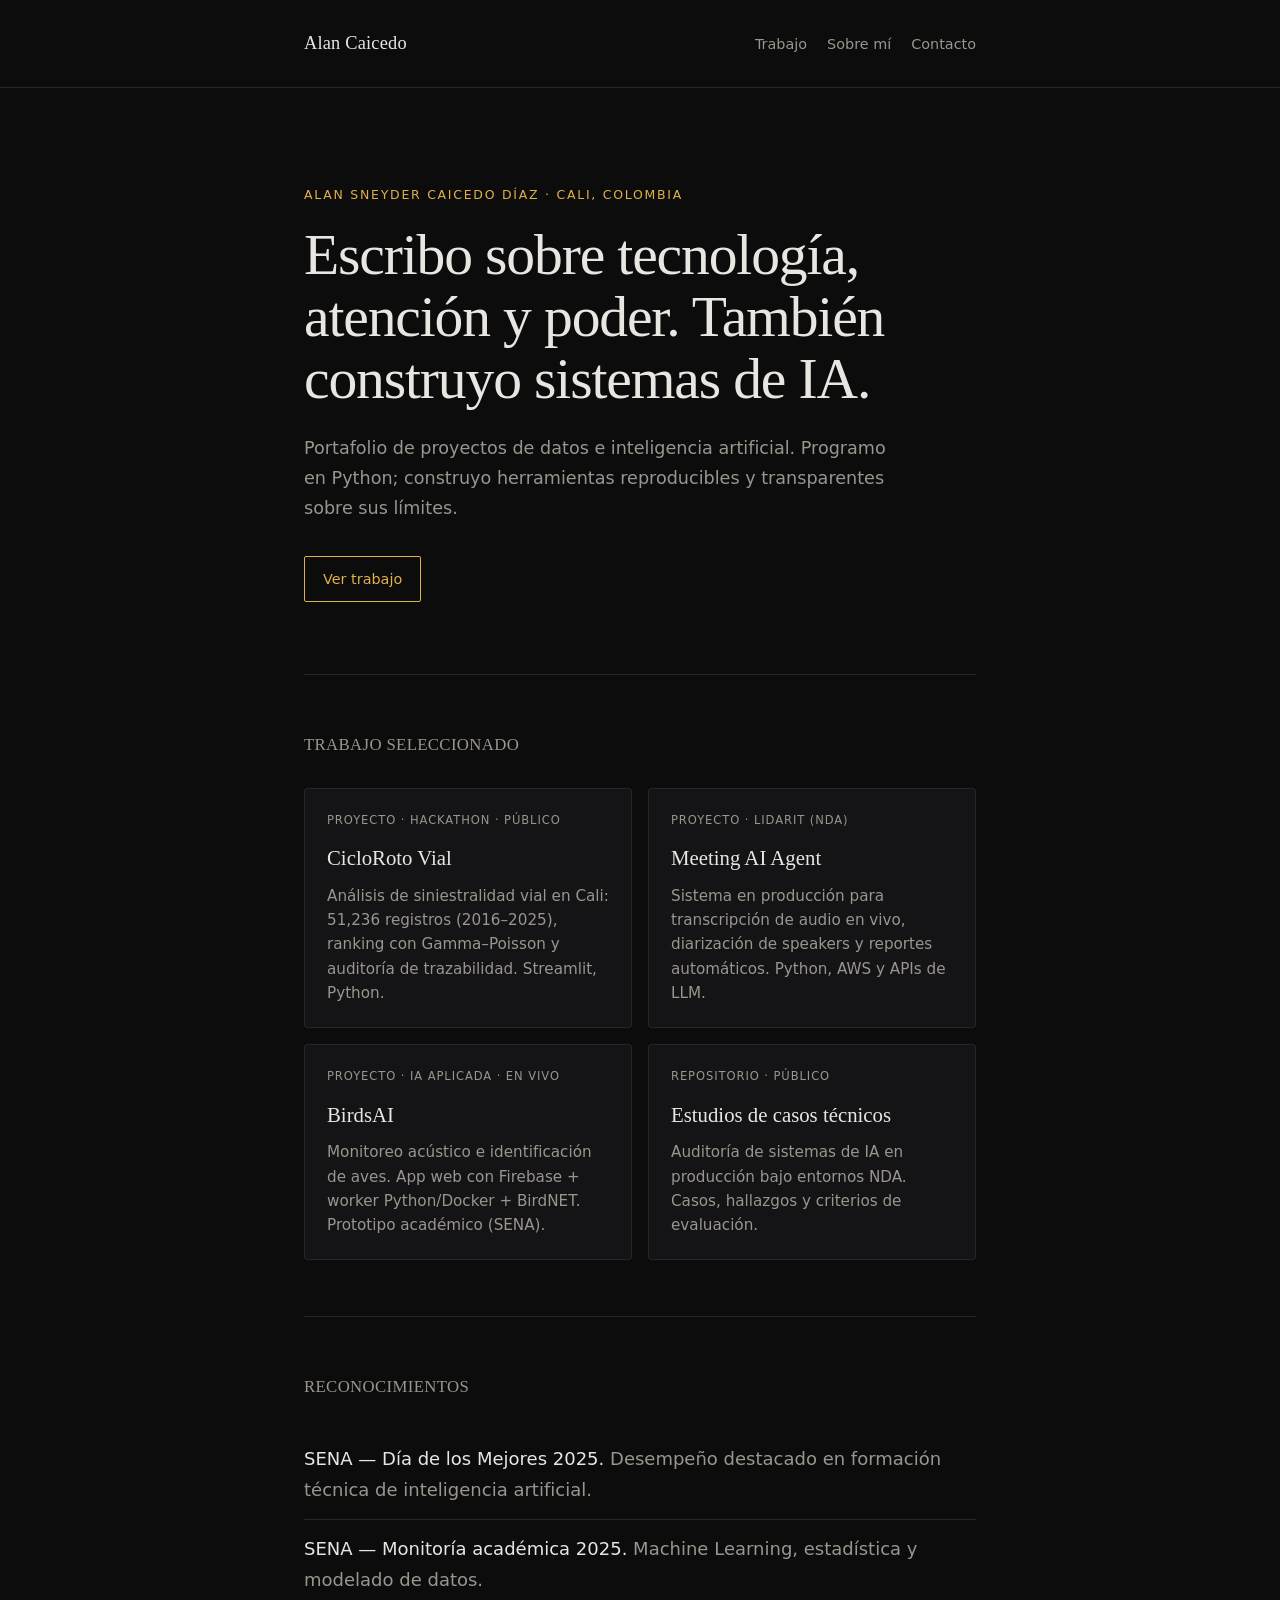
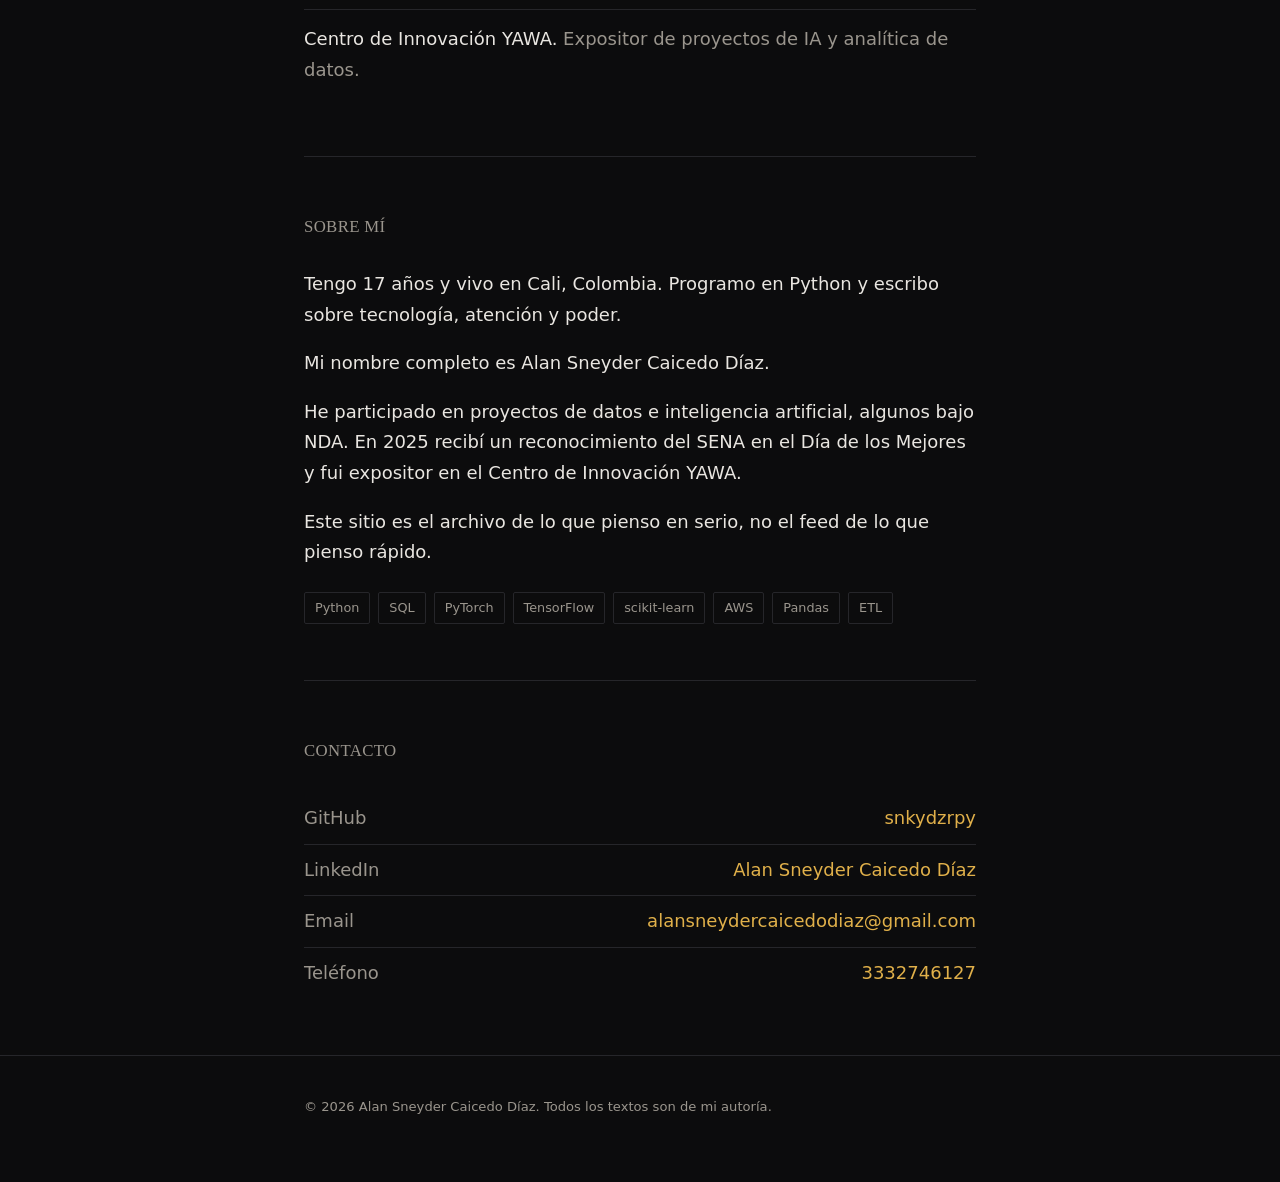
==== index.html @ a120a679 "Portafolio profesional v1: proyectos, contacto, descargable" ====
<!DOCTYPE html>
<html lang="es">
<head>
  <meta charset="UTF-8">
  <meta name="viewport" content="width=device-width, initial-scale=1.0">
  <title>Alan Caicedo — Portafolio profesional</title>
  <meta name="description" content="Portafolio profesional de Alan Sneyder Caicedo Díaz: proyectos de datos e inteligencia artificial, código y sistemas en producción.">
  <meta property="og:title" content="Alan Caicedo — Ensayos y proyectos">
  <meta property="og:description" content="Ensayos sobre tecnología, atención y poder. Proyectos de datos e inteligencia artificial.">
  <meta property="og:type" content="website">
  <meta property="og:site_name" content="Alan Caicedo — Portafolio profesional">
  <link rel="stylesheet" href="styles.css">
</head>
<body>

  <header class="site">
    <div class="wrap">
      <a class="brand" href="index.html">Alan Caicedo</a>
      <nav>
        <a href="#trabajo">Trabajo</a>
        <a href="#sobre">Sobre mí</a>
        <a href="#contacto">Contacto</a>
      </nav>
    </div>
  </header>

  <main class="wrap">

    <section class="hero" style="border-top: none;">
      <p class="kicker">Alan Sneyder Caicedo Díaz · Cali, Colombia</p>
      <h1>Escribo sobre tecnología, atención y poder. También construyo sistemas de IA.</h1>
      <p class="lede">Portafolio de proyectos de datos e inteligencia artificial. Programo en Python; construyo herramientas reproducibles y transparentes sobre sus límites.</p>
      <a class="cta" href="#trabajo">Ver trabajo</a>
    </section>

    <section id="trabajo">
      <h2>Trabajo seleccionado</h2>

      <div class="work-grid">

        <a class="work-card" href="https://github.com/snkydzrpy/ciclorotocali">
          <div class="meta">Proyecto · Hackathon · Público</div>
          <h3>CicloRoto Vial</h3>
          <p>Análisis de siniestralidad vial en Cali: 51,236 registros (2016–2025), ranking con Gamma–Poisson y auditoría de trazabilidad. Streamlit, Python.</p>
        </a>



        <article class="work-card">
          <div class="meta">Proyecto · Lidarit (NDA)</div>
          <h3>Meeting AI Agent</h3>
          <p>Sistema en producción para transcripción de audio en vivo, diarización de speakers y reportes automáticos. Python, AWS y APIs de LLM.</p>
        </article>

        <a class="work-card" href="https://birds-ai-cali.web.app/">
          <div class="meta">Proyecto · IA aplicada · En vivo</div>
          <h3>BirdsAI</h3>
          <p>Monitoreo acústico e identificación de aves. App web con Firebase + worker Python/Docker + BirdNET. Prototipo académico (SENA).</p>
        </a>

        <a class="work-card" href="https://github.com/snkydzrpy/Estudios-de-casos-tecnicos-e-informes-de-auditoria-de-sistemas-de-IA-en-produccion-bajo-entornos-NDA">
          <div class="meta">Repositorio · Público</div>
          <h3>Estudios de casos técnicos</h3>
          <p>Auditoría de sistemas de IA en producción bajo entornos NDA. Casos, hallazgos y criterios de evaluación.</p>
        </a>

      </div>
    </section>


    <section id="reconocimientos">
      <h2>Reconocimientos</h2>
      <ul class="awards">
        <li><strong>SENA — Día de los Mejores 2025.</strong> Desempeño destacado en formación técnica de inteligencia artificial.</li>
        <li><strong>SENA — Monitoría académica 2025.</strong> Machine Learning, estadística y modelado de datos.</li>
        <li><strong>Centro de Innovación YAWA.</strong> Expositor de proyectos de IA y analítica de datos.</li>
      </ul>
    </section>

    <section id="sobre" class="about">
      <h2>Sobre mí</h2>
      <p>Tengo 17 años y vivo en Cali, Colombia. Programo en Python y escribo sobre tecnología, atención y poder.</p>
      <p>Mi nombre completo es Alan Sneyder Caicedo Díaz.</p>
      <p>He participado en proyectos de datos e inteligencia artificial, algunos bajo NDA. En 2025 recibí un reconocimiento del SENA en el Día de los Mejores y fui expositor en el Centro de Innovación YAWA.</p>
      <p>Este sitio es el archivo de lo que pienso en serio, no el feed de lo que pienso rápido.</p>

      <ul class="skills">
        <li>Python</li>
        <li>SQL</li>
        <li>PyTorch</li>
        <li>TensorFlow</li>
        <li>scikit-learn</li>
        <li>AWS</li>
        <li>Pandas</li>
        <li>ETL</li>
      </ul>
    </section>

    <section id="contacto">
      <h2>Contacto</h2>
      <ul class="links">
        <li><span>GitHub</span><a href="https://github.com/snkydzrpy">snkydzrpy</a></li>
        <li><span>LinkedIn</span><a href="https://www.linkedin.com/in/alan-sneyder-caicedo-diaz/">Alan Sneyder Caicedo Díaz</a></li>
        <li><span>Email</span><a href="mailto:alansneydercaicedodiaz@gmail.com">alansneydercaicedodiaz@gmail.com</a></li>
        <li><span>Teléfono</span><a href="tel:+573332746127">3332746127</a></li>
      </ul>
    </section>

  </main>

  <footer class="site">
    <div class="wrap">
      © 2026 Alan Sneyder Caicedo Díaz. Todos los textos son de mi autoría.
    </div>
  </footer>

</body>
</html>
---- styles.css ----
:root {
  --bg: #0c0c0d;
  --surface: #141416;
  --text: #e9e6e1;
  --muted: #9a958d;
  --accent: #e0b04a;
  --line: #26262a;
}

* {
  box-sizing: border-box;
}

html {
  scroll-behavior: smooth;
}

body {
  margin: 0;
  background: var(--bg);
  color: var(--text);
  font-family: ui-sans-serif, system-ui, -apple-system, "Segoe UI", Roboto, Helvetica, Arial, sans-serif;
  font-size: 18px;
  line-height: 1.7;
  -webkit-font-smoothing: antialiased;
}

::selection {
  background: var(--accent);
  color: #0c0c0d;
}

a {
  color: var(--accent);
  text-decoration: none;
  text-underline-offset: 3px;
}

a:hover {
  text-decoration: underline;
}

.wrap {
  width: 100%;
  max-width: 720px;
  margin: 0 auto;
  padding: 0 24px;
}

header.site {
  padding: 28px 0;
  border-bottom: 1px solid var(--line);
}

header.site .wrap {
  display: flex;
  align-items: baseline;
  justify-content: space-between;
  gap: 16px;
  flex-wrap: wrap;
}

.brand {
  font-family: Georgia, "Times New Roman", serif;
  font-size: 1.15rem;
  letter-spacing: 0.01em;
  color: var(--text);
}

nav {
  display: flex;
  gap: 20px;
  font-size: 0.9rem;
}

nav a {
  color: var(--muted);
}

nav a:hover {
  color: var(--text);
}

.hero {
  padding: 96px 0 72px;
}

.hero .kicker {
  color: var(--accent);
  font-size: 0.78rem;
  letter-spacing: 0.14em;
  text-transform: uppercase;
  margin: 0 0 18px;
}

.hero h1 {
  font-family: Georgia, "Times New Roman", serif;
  font-weight: 400;
  font-size: clamp(2.2rem, 6vw, 3.6rem);
  line-height: 1.08;
  letter-spacing: -0.02em;
  margin: 0 0 24px;
}

.hero p.lede {
  color: var(--muted);
  font-size: 1.1rem;
  max-width: 34em;
  margin: 0 0 32px;
}

.cta {
  display: inline-block;
  border: 1px solid var(--accent);
  color: var(--accent);
  padding: 10px 18px;
  font-size: 0.9rem;
  border-radius: 2px;
}

.cta:hover {
  background: var(--accent);
  color: #0c0c0d;
  text-decoration: none;
}

.cta.secondary {
  border-color: var(--line);
  color: var(--muted);
  margin-left: 10px;
}

.cta.secondary:hover {
  border-color: var(--text);
  background: transparent;
  color: var(--text);
}

section {
  padding: 56px 0;
  border-top: 1px solid var(--line);
}

section h2 {
  font-family: Georgia, "Times New Roman", serif;
  font-weight: 400;
  font-size: 1.05rem;
  letter-spacing: 0.02em;
  color: var(--muted);
  text-transform: uppercase;
  margin: 0 0 28px;
}

/* Work grid */

.work-grid {
  display: grid;
  grid-template-columns: 1fr 1fr;
  gap: 16px;
}

.work-card {
  display: block;
  padding: 22px;
  border: 1px solid var(--line);
  border-radius: 3px;
  background: var(--surface);
  transition: border-color 0.2s ease, transform 0.2s ease;
}

.work-card:hover {
  border-color: var(--accent);
  text-decoration: none;
  transform: translateY(-2px);
}

.work-card .meta {
  color: var(--muted);
  font-size: 0.72rem;
  letter-spacing: 0.08em;
  text-transform: uppercase;
  margin-bottom: 10px;
}

.work-card h3 {
  font-family: Georgia, "Times New Roman", serif;
  font-weight: 400;
  font-size: 1.3rem;
  margin: 0 0 8px;
  color: var(--text);
}

.work-card p {
  margin: 0;
  color: var(--muted);
  font-size: 0.95rem;
  line-height: 1.6;
}

/* Awards */

.awards {
  list-style: none;
  padding: 0;
  margin: 0;
}

.awards li {
  padding: 14px 0;
  border-bottom: 1px solid var(--line);
  color: var(--muted);
}

.awards li:last-child {
  border-bottom: none;
}

.awards strong {
  color: var(--text);
  font-weight: 500;
}

/* Skills */

.skills {
  list-style: none;
  padding: 0;
  margin: 24px 0 0;
  display: flex;
  flex-wrap: wrap;
  gap: 8px;
}

.skills li {
  border: 1px solid var(--line);
  color: var(--muted);
  font-size: 0.8rem;
  padding: 4px 10px;
  border-radius: 2px;
}

.essay-item {
  display: block;
  padding: 20px 0;
  border-bottom: 1px solid var(--line);
}

.essay-item:last-child {
  border-bottom: none;
}

.essay-item .meta {
  color: var(--muted);
  font-size: 0.82rem;
  letter-spacing: 0.04em;
  text-transform: uppercase;
  margin-bottom: 8px;
}

.essay-item h3 {
  font-family: Georgia, "Times New Roman", serif;
  font-weight: 400;
  font-size: 1.5rem;
  margin: 0 0 6px;
  color: var(--text);
}

.essay-item p {
  margin: 0;
  color: var(--muted);
}

.about p {
  margin: 0 0 18px;
}

.about p:last-child {
  margin-bottom: 0;
}

.links {
  list-style: none;
  padding: 0;
  margin: 0;
}

.links li {
  padding: 10px 0;
  border-bottom: 1px solid var(--line);
  display: flex;
  justify-content: space-between;
  gap: 16px;
}

.links li:last-child {
  border-bottom: none;
}

.links span {
  color: var(--muted);
}

footer.site {
  padding: 40px 0 64px;
  border-top: 1px solid var(--line);
  color: var(--muted);
  font-size: 0.82rem;
}

/* Article */

article {
  padding: 72px 0 24px;
}

article .back {
  font-size: 0.85rem;
  color: var(--muted);
  display: inline-block;
  margin-bottom: 40px;
}

article h1 {
  font-family: Georgia, "Times New Roman", serif;
  font-weight: 400;
  font-size: clamp(2rem, 5vw, 3rem);
  line-height: 1.12;
  letter-spacing: -0.02em;
  margin: 0 0 12px;
}

article .subtitle {
  font-family: Georgia, "Times New Roman", serif;
  font-style: italic;
  font-size: 1.25rem;
  color: var(--muted);
  margin: 0 0 28px;
}

article .byline {
  font-size: 0.82rem;
  color: var(--muted);
  letter-spacing: 0.04em;
  text-transform: uppercase;
  padding-bottom: 28px;
  border-bottom: 1px solid var(--line);
  margin-bottom: 40px;
}

article h2 {
  font-family: Georgia, "Times New Roman", serif;
  font-weight: 400;
  font-size: 1.6rem;
  margin: 48px 0 16px;
}

article h2:first-of-type {
  margin-top: 0;
}

article p {
  margin: 0 0 22px;
}

article strong {
  color: #fff;
}

article blockquote {
  margin: 28px 0;
  padding-left: 20px;
  border-left: 2px solid var(--accent);
  color: var(--muted);
  font-style: italic;
}

article ul {
  padding-left: 22px;
  margin: 0 0 22px;
}

article li {
  margin-bottom: 12px;
}

article hr {
  border: none;
  border-top: 1px solid var(--line);
  margin: 48px 0;
}

article .refs {
  font-size: 0.92rem;
  color: var(--muted);
}

article .refs li {
  margin-bottom: 10px;
}

@media (max-width: 520px) {
  body {
    font-size: 17px;
  }

  .hero {
    padding: 64px 0 48px;
  }

  nav {
    gap: 14px;
  }

  .work-grid {
    grid-template-columns: 1fr;
  }

  .cta.secondary {
    margin-left: 0;
    margin-top: 10px;
  }
}
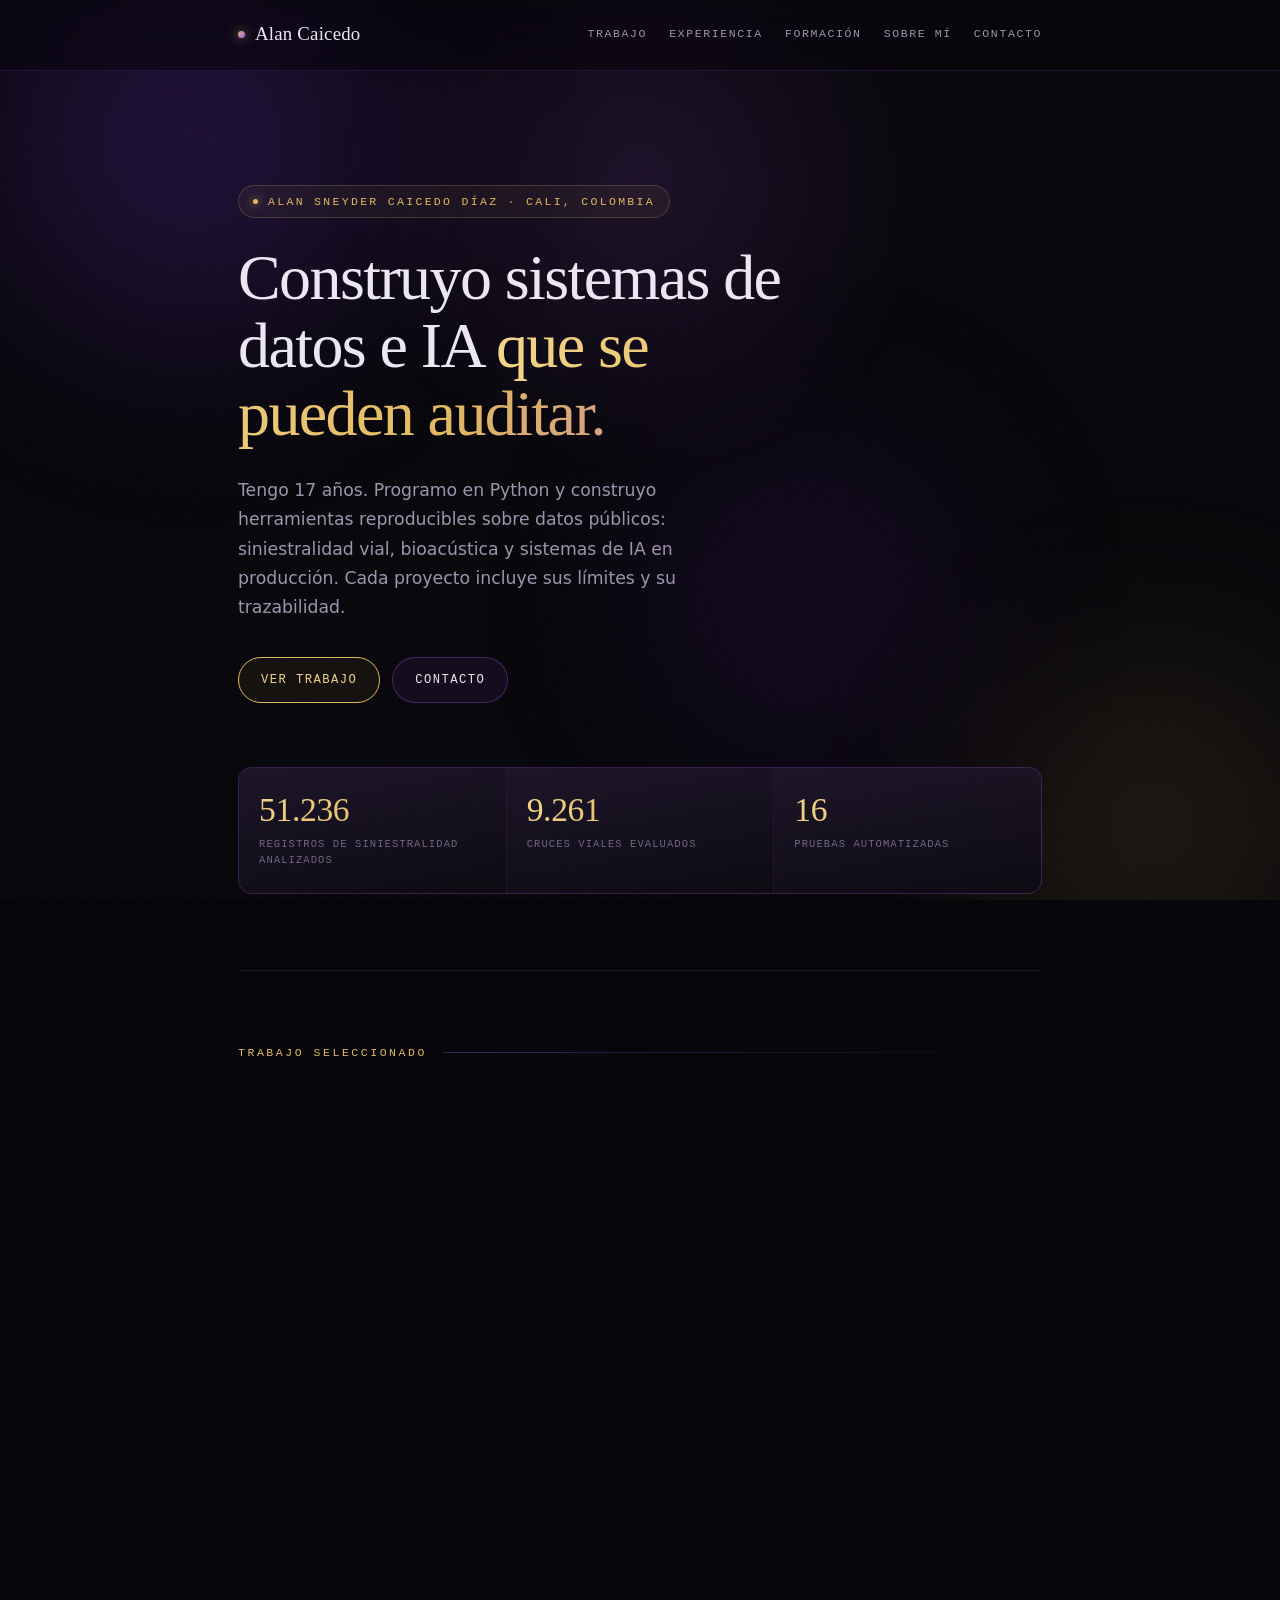
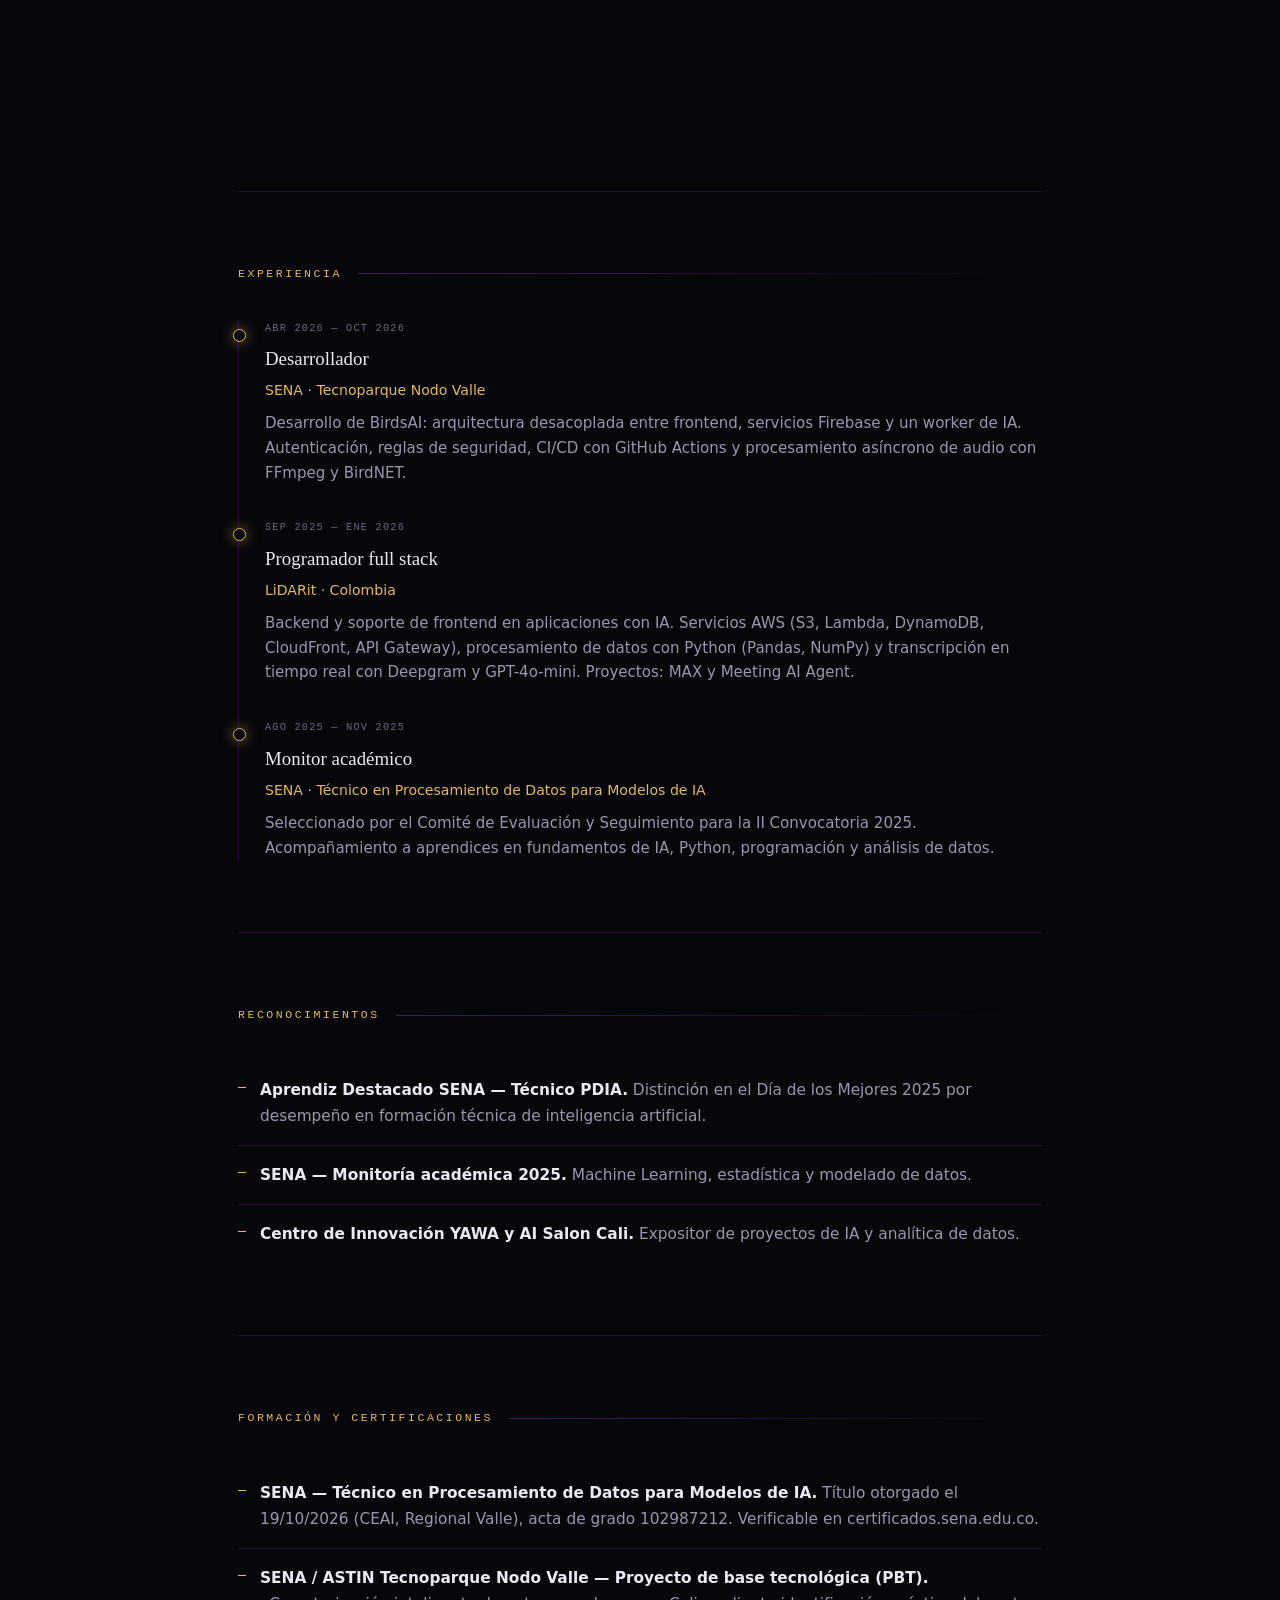
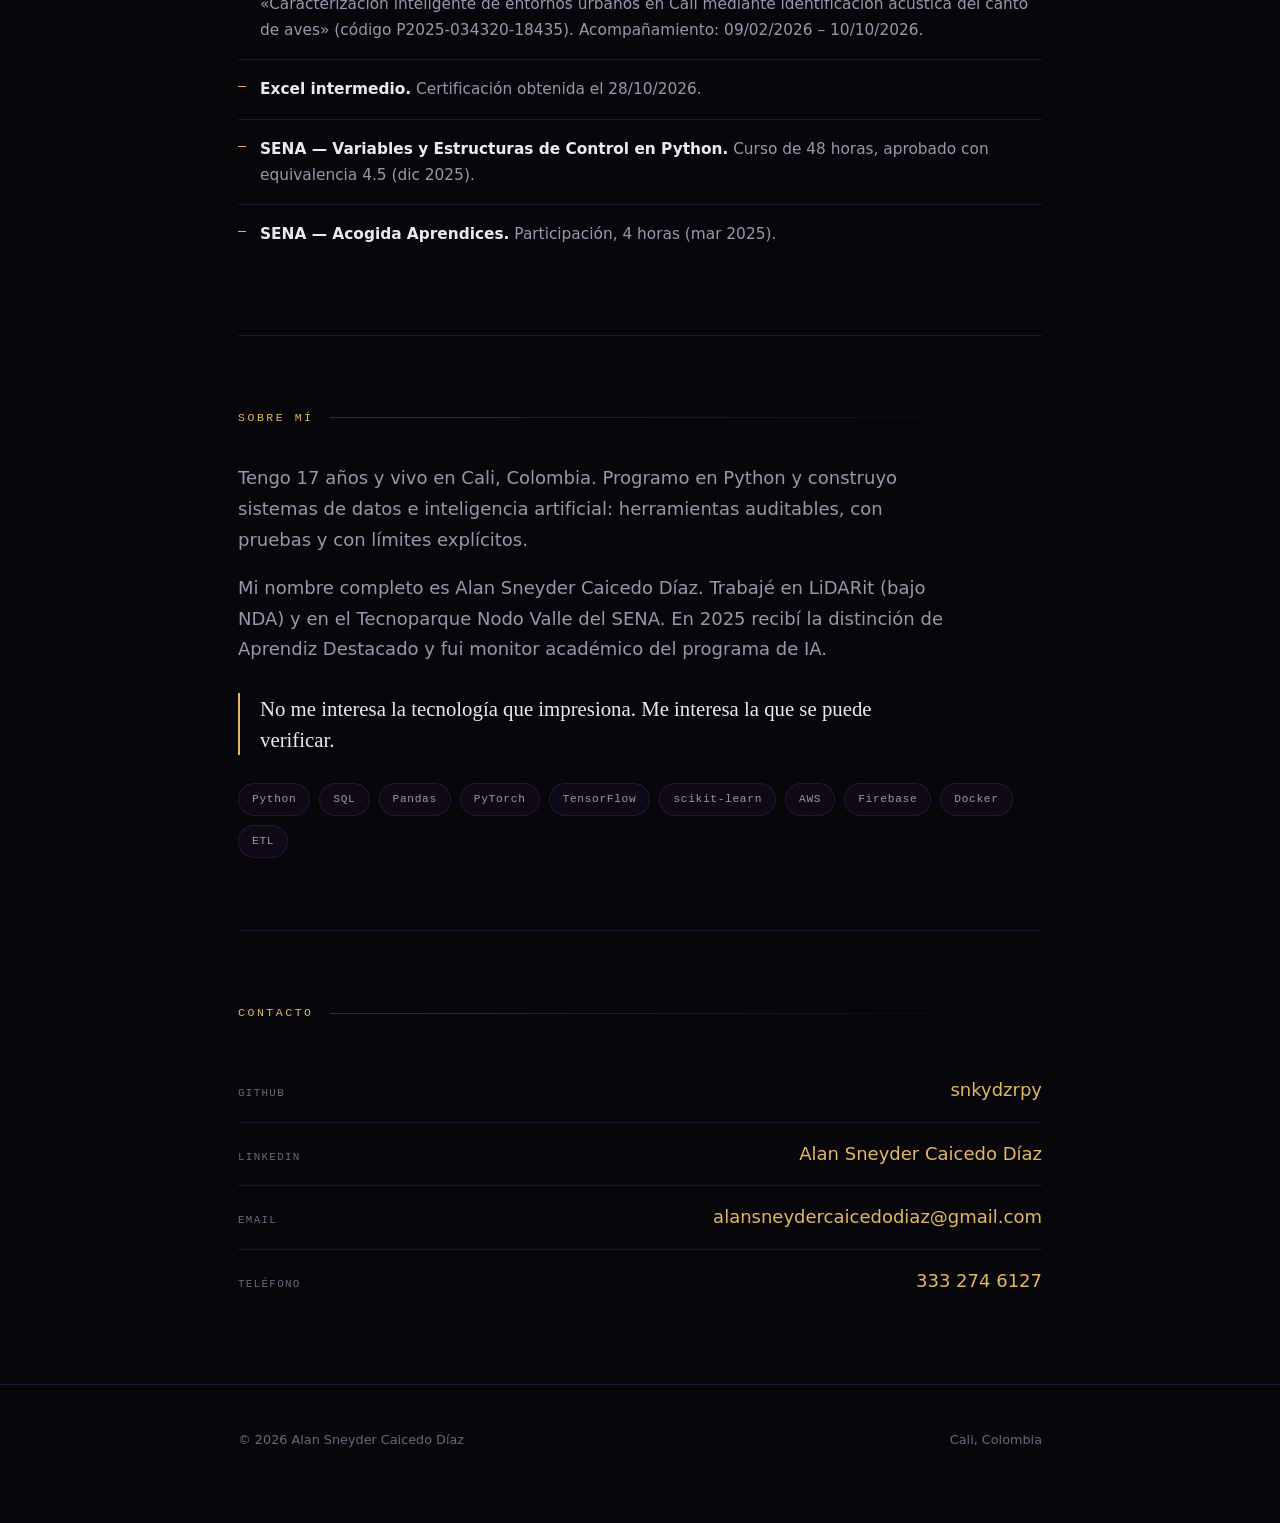
==== commit 828cb69c: "Rediseño negro/morado/dorado con animaciones; nueva seccion de experiencia; Excel intermedio" ====
--- a/index.html
+++ b/index.html
@@ -5,32 +5,61 @@
   <meta name="viewport" content="width=device-width, initial-scale=1.0">
   <title>Alan Caicedo — Portafolio profesional</title>
   <meta name="description" content="Portafolio profesional de Alan Sneyder Caicedo Díaz: proyectos de datos e inteligencia artificial, código y sistemas en producción.">
-  <meta property="og:title" content="Alan Caicedo — Ensayos y proyectos">
-  <meta property="og:description" content="Ensayos sobre tecnología, atención y poder. Proyectos de datos e inteligencia artificial.">
+  <meta name="theme-color" content="#07060a">
+  <meta property="og:title" content="Alan Caicedo — Portafolio profesional">
+  <meta property="og:description" content="Sistemas de datos e inteligencia artificial, código abierto y auditoría de trazabilidad. Cali, Colombia.">
   <meta property="og:type" content="website">
   <meta property="og:site_name" content="Alan Caicedo — Portafolio profesional">
   <link rel="stylesheet" href="styles.css">
+  <noscript><style>.reveal{opacity:1 !important;transform:none !important}</style></noscript>
 </head>
 <body>
+
+  <div class="aurora" aria-hidden="true">
+    <span class="blob b1"></span>
+    <span class="blob b2"></span>
+    <span class="blob b3"></span>
+  </div>
+  <div class="spotlight" aria-hidden="true"></div>
 
   <header class="site">
     <div class="wrap">
       <a class="brand" href="index.html">Alan Caicedo</a>
       <nav>
         <a href="#trabajo">Trabajo</a>
+        <a href="#experiencia">Experiencia</a>
+        <a href="#formacion">Formación</a>
         <a href="#sobre">Sobre mí</a>
         <a href="#contacto">Contacto</a>
       </nav>
     </div>
+    <div class="progress"><span id="progressBar"></span></div>
   </header>
 
   <main class="wrap">
 
-    <section class="hero" style="border-top: none;">
-      <p class="kicker">Alan Sneyder Caicedo Díaz · Cali, Colombia</p>
-      <h1>Escribo sobre tecnología, atención y poder. También construyo sistemas de IA.</h1>
-      <p class="lede">Portafolio de proyectos de datos e inteligencia artificial. Programo en Python; construyo herramientas reproducibles y transparentes sobre sus límites.</p>
-      <a class="cta" href="#trabajo">Ver trabajo</a>
+    <section class="hero">
+      <p class="kicker reveal">Alan Sneyder Caicedo Díaz · Cali, Colombia</p>
+      <h1 class="reveal">Construyo sistemas de datos e IA <span class="grad">que se pueden auditar.</span></h1>
+      <p class="lede reveal">Tengo 17 años. Programo en Python y construyo herramientas reproducibles sobre datos públicos: siniestralidad vial, bioacústica y sistemas de IA en producción. Cada proyecto incluye sus límites y su trazabilidad.</p>
+      <div class="hero-actions reveal">
+        <a class="cta" href="#trabajo">Ver trabajo</a>
+        <a class="cta secondary" href="#contacto">Contacto</a>
+      </div>
+      <div class="stats reveal">
+        <div>
+          <strong data-count="51236" data-format="es">51.236</strong>
+          <span>Registros de siniestralidad analizados</span>
+        </div>
+        <div>
+          <strong data-count="9261" data-format="es">9.261</strong>
+          <span>Cruces viales evaluados</span>
+        </div>
+        <div>
+          <strong data-count="16">16</strong>
+          <span>Pruebas automatizadas</span>
+        </div>
+      </div>
     </section>
 
     <section id="trabajo">
@@ -38,60 +67,103 @@
 
       <div class="work-grid">
 
-        <a class="work-card" href="https://github.com/snkydzrpy/ciclorotocali">
-          <div class="meta">Proyecto · Hackathon · Público</div>
+        <article class="work-card reveal">
+          <div class="meta">Proyecto · Datos abiertos · Público</div>
           <h3>CicloRoto Vial</h3>
-          <p>Análisis de siniestralidad vial en Cali: 51,236 registros (2016–2025), ranking con Gamma–Poisson y auditoría de trazabilidad. Streamlit, Python.</p>
-        </a>
-
-
-
-        <article class="work-card">
-          <div class="meta">Proyecto · Lidarit (NDA)</div>
+          <p>Análisis de siniestralidad vial en Cali: 51.236 registros (2016–2025), ranking de cruces críticos con Gamma–Poisson e intervalos de confianza del 95%. Incluye auditoría de trazabilidad de reportes ciudadanos.</p>
+          <div class="card-links">
+            <a class="card-link" href="https://github.com/snkydzrpy/ciclorotocali">Repositorio</a>
+            <a class="card-link" href="https://youtu.be/qj5ZTFfcUy8">Video demo</a>
+          </div>
+        </article>
+
+        <article class="work-card is-static reveal">
+          <div class="meta">Proyecto · NDA</div>
           <h3>Meeting AI Agent</h3>
           <p>Sistema en producción para transcripción de audio en vivo, diarización de speakers y reportes automáticos. Python, AWS y APIs de LLM.</p>
         </article>
 
-        <a class="work-card" href="https://birds-ai-cali.web.app/">
+        <a class="work-card reveal" href="https://birds-ai-cali.web.app/">
           <div class="meta">Proyecto · IA aplicada · En vivo</div>
           <h3>BirdsAI</h3>
-          <p>Monitoreo acústico e identificación de aves. App web con Firebase + worker Python/Docker + BirdNET. Prototipo académico (SENA).</p>
+          <p>Monitoreo acústico e identificación de aves. App web con Firebase + worker Python/Docker + BirdNET, con CI/CD en GitHub Actions. Proyecto de base tecnológica (SENA / Tecnoparque).</p>
+          <div class="card-links">
+            <span class="card-link">Abrir app</span>
+          </div>
         </a>
 
-        <a class="work-card" href="https://github.com/snkydzrpy/Estudios-de-casos-tecnicos-e-informes-de-auditoria-de-sistemas-de-IA-en-produccion-bajo-entornos-NDA">
+        <a class="work-card reveal" href="https://github.com/snkydzrpy/Estudios-de-casos-tecnicos-e-informes-de-auditoria-de-sistemas-de-IA-en-produccion-bajo-entornos-NDA">
           <div class="meta">Repositorio · Público</div>
           <h3>Estudios de casos técnicos</h3>
           <p>Auditoría de sistemas de IA en producción bajo entornos NDA. Casos, hallazgos y criterios de evaluación.</p>
+          <div class="card-links">
+            <span class="card-link">Repositorio</span>
+          </div>
         </a>
 
       </div>
     </section>
 
+    <section id="experiencia">
+      <h2>Experiencia</h2>
+      <ol class="timeline">
+        <li class="reveal">
+          <div class="when">Abr 2026 — Oct 2026</div>
+          <h3>Desarrollador</h3>
+          <span class="org">SENA · Tecnoparque Nodo Valle</span>
+          <p>Desarrollo de BirdsAI: arquitectura desacoplada entre frontend, servicios Firebase y un worker de IA. Autenticación, reglas de seguridad, CI/CD con GitHub Actions y procesamiento asíncrono de audio con FFmpeg y BirdNET.</p>
+        </li>
+        <li class="reveal">
+          <div class="when">Sep 2025 — Ene 2026</div>
+          <h3>Programador full stack</h3>
+          <span class="org">LiDARit · Colombia</span>
+          <p>Backend y soporte de frontend en aplicaciones con IA. Servicios AWS (S3, Lambda, DynamoDB, CloudFront, API Gateway), procesamiento de datos con Python (Pandas, NumPy) y transcripción en tiempo real con Deepgram y GPT-4o-mini. Proyectos: MAX y Meeting AI Agent.</p>
+        </li>
+        <li class="reveal">
+          <div class="when">Ago 2025 — Nov 2025</div>
+          <h3>Monitor académico</h3>
+          <span class="org">SENA · Técnico en Procesamiento de Datos para Modelos de IA</span>
+          <p>Seleccionado por el Comité de Evaluación y Seguimiento para la II Convocatoria 2025. Acompañamiento a aprendices en fundamentos de IA, Python, programación y análisis de datos.</p>
+        </li>
+      </ol>
+    </section>
 
     <section id="reconocimientos">
       <h2>Reconocimientos</h2>
       <ul class="awards">
-        <li><strong>SENA — Día de los Mejores 2025.</strong> Desempeño destacado en formación técnica de inteligencia artificial.</li>
-        <li><strong>SENA — Monitoría académica 2025.</strong> Machine Learning, estadística y modelado de datos.</li>
-        <li><strong>Centro de Innovación YAWA.</strong> Expositor de proyectos de IA y analítica de datos.</li>
+        <li class="reveal"><strong>Aprendiz Destacado SENA — Técnico PDIA.</strong> Distinción en el Día de los Mejores 2025 por desempeño en formación técnica de inteligencia artificial.</li>
+        <li class="reveal"><strong>SENA — Monitoría académica 2025.</strong> Machine Learning, estadística y modelado de datos.</li>
+        <li class="reveal"><strong>Centro de Innovación YAWA y AI Salon Cali.</strong> Expositor de proyectos de IA y analítica de datos.</li>
+      </ul>
+    </section>
+
+    <section id="formacion">
+      <h2>Formación y certificaciones</h2>
+      <ul class="awards">
+        <li class="reveal"><strong>SENA — Técnico en Procesamiento de Datos para Modelos de IA.</strong> Título otorgado el 19/10/2026 (CEAI, Regional Valle), acta de grado 102987212. Verificable en certificados.sena.edu.co.</li>
+        <li class="reveal"><strong>SENA / ASTIN Tecnoparque Nodo Valle — Proyecto de base tecnológica (PBT).</strong> «Caracterización inteligente de entornos urbanos en Cali mediante identificación acústica del canto de aves» (código P2025-034320-18435). Acompañamiento: 09/02/2026 – 10/10/2026.</li>
+        <li class="reveal"><strong>Excel intermedio.</strong> Certificación obtenida el 28/10/2026.</li>
+        <li class="reveal"><strong>SENA — Variables y Estructuras de Control en Python.</strong> Curso de 48 horas, aprobado con equivalencia 4.5 (dic 2025).</li>
+        <li class="reveal"><strong>SENA — Acogida Aprendices.</strong> Participación, 4 horas (mar 2025).</li>
       </ul>
     </section>
 
     <section id="sobre" class="about">
       <h2>Sobre mí</h2>
-      <p>Tengo 17 años y vivo en Cali, Colombia. Programo en Python y escribo sobre tecnología, atención y poder.</p>
-      <p>Mi nombre completo es Alan Sneyder Caicedo Díaz.</p>
-      <p>He participado en proyectos de datos e inteligencia artificial, algunos bajo NDA. En 2025 recibí un reconocimiento del SENA en el Día de los Mejores y fui expositor en el Centro de Innovación YAWA.</p>
-      <p>Este sitio es el archivo de lo que pienso en serio, no el feed de lo que pienso rápido.</p>
-
-      <ul class="skills">
+      <p class="reveal">Tengo 17 años y vivo en Cali, Colombia. Programo en Python y construyo sistemas de datos e inteligencia artificial: herramientas auditables, con pruebas y con límites explícitos.</p>
+      <p class="reveal">Mi nombre completo es Alan Sneyder Caicedo Díaz. Trabajé en LiDARit (bajo NDA) y en el Tecnoparque Nodo Valle del SENA. En 2025 recibí la distinción de Aprendiz Destacado y fui monitor académico del programa de IA.</p>
+      <p class="reveal quote">No me interesa la tecnología que impresiona. Me interesa la que se puede verificar.</p>
+
+      <ul class="skills reveal">
         <li>Python</li>
         <li>SQL</li>
+        <li>Pandas</li>
         <li>PyTorch</li>
         <li>TensorFlow</li>
         <li>scikit-learn</li>
         <li>AWS</li>
-        <li>Pandas</li>
+        <li>Firebase</li>
+        <li>Docker</li>
         <li>ETL</li>
       </ul>
     </section>
@@ -99,10 +171,10 @@
     <section id="contacto">
       <h2>Contacto</h2>
       <ul class="links">
-        <li><span>GitHub</span><a href="https://github.com/snkydzrpy">snkydzrpy</a></li>
-        <li><span>LinkedIn</span><a href="https://www.linkedin.com/in/alan-sneyder-caicedo-diaz/">Alan Sneyder Caicedo Díaz</a></li>
-        <li><span>Email</span><a href="mailto:alansneydercaicedodiaz@gmail.com">alansneydercaicedodiaz@gmail.com</a></li>
-        <li><span>Teléfono</span><a href="tel:+573332746127">3332746127</a></li>
+        <li class="reveal"><span>GitHub</span><a href="https://github.com/snkydzrpy">snkydzrpy</a></li>
+        <li class="reveal"><span>LinkedIn</span><a href="https://www.linkedin.com/in/alan-sneyder-caicedo-diaz/">Alan Sneyder Caicedo Díaz</a></li>
+        <li class="reveal"><span>Email</span><a href="mailto:alansneydercaicedodiaz@gmail.com">alansneydercaicedodiaz@gmail.com</a></li>
+        <li class="reveal"><span>Teléfono</span><a href="tel:+573332746127">333 274 6127</a></li>
       </ul>
     </section>
 
@@ -110,9 +182,88 @@
 
   <footer class="site">
     <div class="wrap">
-      © 2026 Alan Sneyder Caicedo Díaz. Todos los textos son de mi autoría.
+      <span>© 2026 Alan Sneyder Caicedo Díaz</span>
+      <span>Cali, Colombia</span>
     </div>
   </footer>
 
+  <script>
+    (function () {
+      var reduced = window.matchMedia("(prefers-reduced-motion: reduce)").matches;
+      var progressBar = document.getElementById("progressBar");
+      var header = document.querySelector("header.site");
+
+      function onScroll() {
+        var h = document.documentElement;
+        var max = h.scrollHeight - h.clientHeight;
+        var p = max > 0 ? h.scrollTop / max : 0;
+        if (progressBar) progressBar.style.transform = "scaleX(" + p + ")";
+        if (header) header.classList.toggle("scrolled", h.scrollTop > 24);
+      }
+
+      window.addEventListener("scroll", onScroll, { passive: true });
+      onScroll();
+
+      // Reveal on scroll
+      var items = document.querySelectorAll(".reveal");
+      if (reduced || !("IntersectionObserver" in window)) {
+        items.forEach(function (el) { el.classList.add("in"); });
+      } else {
+        var io = new IntersectionObserver(function (entries) {
+          entries.forEach(function (entry) {
+            if (entry.isIntersecting) {
+              entry.target.classList.add("in");
+              io.unobserve(entry.target);
+            }
+          });
+        }, { threshold: 0.12, rootMargin: "0px 0px -8% 0px" });
+        items.forEach(function (el) { io.observe(el); });
+      }
+
+      // Pointer spotlight
+      var spot = document.querySelector(".spotlight");
+      if (spot && !reduced && window.matchMedia("(hover: hover)").matches) {
+        var raf = null;
+        window.addEventListener("mousemove", function (e) {
+          if (raf) return;
+          raf = requestAnimationFrame(function () {
+            spot.style.setProperty("--mx", e.clientX + "px");
+            spot.style.setProperty("--my", e.clientY + "px");
+            raf = null;
+          });
+        }, { passive: true });
+      }
+
+      // Count-up stats
+      var counters = document.querySelectorAll("[data-count]");
+      function animate(el) {
+        var target = parseInt(el.getAttribute("data-count"), 10);
+        var fmt = el.getAttribute("data-format") === "es";
+        var start = null;
+        var dur = 1400;
+        function step(ts) {
+          if (!start) start = ts;
+          var t = Math.min((ts - start) / dur, 1);
+          var eased = 1 - Math.pow(1 - t, 3);
+          var val = Math.round(target * eased);
+          el.textContent = fmt ? val.toLocaleString("es-CO") : String(val);
+          if (t < 1) requestAnimationFrame(step);
+        }
+        requestAnimationFrame(step);
+      }
+      if (!reduced && "IntersectionObserver" in window) {
+        var co = new IntersectionObserver(function (entries) {
+          entries.forEach(function (entry) {
+            if (entry.isIntersecting) {
+              animate(entry.target);
+              co.unobserve(entry.target);
+            }
+          });
+        }, { threshold: 0.6 });
+        counters.forEach(function (el) { co.observe(el); });
+      }
+    })();
+  </script>
+
 </body>
 </html>
--- a/styles.css
+++ b/styles.css
@@ -1,10 +1,22 @@
 :root {
-  --bg: #0c0c0d;
-  --surface: #141416;
-  --text: #e9e6e1;
-  --muted: #9a958d;
-  --accent: #e0b04a;
-  --line: #26262a;
+  --bg: #07060a;
+  --bg-soft: #0b0910;
+  --surface: rgba(23, 18, 33, 0.72);
+  --surface-2: rgba(31, 24, 45, 0.6);
+  --text: #ece8f4;
+  --muted: #9d95ae;
+  --dim: #6e6680;
+  --purple: #a855f7;
+  --purple-soft: #8b5cf6;
+  --violet-deep: #4c1d95;
+  --gold: #e3b95f;
+  --gold-bright: #f4d68a;
+  --gold-deep: #b8892f;
+  --line: rgba(168, 85, 247, 0.16);
+  --line-strong: rgba(168, 85, 247, 0.34);
+  --serif: "Iowan Old Style", "Palatino Linotype", Palatino, Georgia, "Times New Roman", serif;
+  --sans: ui-sans-serif, system-ui, -apple-system, "Segoe UI", Roboto, Helvetica, Arial, sans-serif;
+  --mono: ui-monospace, SFMono-Regular, "Cascadia Mono", Menlo, Consolas, monospace;
 }
 
 * {
@@ -13,191 +25,626 @@
 
 html {
   scroll-behavior: smooth;
+  scroll-padding-top: 96px;
 }
 
 body {
   margin: 0;
   background: var(--bg);
   color: var(--text);
-  font-family: ui-sans-serif, system-ui, -apple-system, "Segoe UI", Roboto, Helvetica, Arial, sans-serif;
+  font-family: var(--sans);
   font-size: 18px;
   line-height: 1.7;
   -webkit-font-smoothing: antialiased;
+  overflow-x: hidden;
 }
 
 ::selection {
-  background: var(--accent);
-  color: #0c0c0d;
+  background: var(--gold);
+  color: #0b0910;
+}
+
+/* ---------- Ambient background ---------- */
+
+.aurora {
+  position: fixed;
+  inset: 0;
+  z-index: 0;
+  pointer-events: none;
+  overflow: hidden;
+}
+
+.aurora .blob {
+  position: absolute;
+  display: block;
+  border-radius: 50%;
+  filter: blur(90px);
+  opacity: 0.55;
+  will-change: transform;
+}
+
+.aurora .b1 {
+  width: 46vw;
+  height: 46vw;
+  min-width: 320px;
+  min-height: 320px;
+  top: -12vw;
+  left: -8vw;
+  background: radial-gradient(circle, rgba(124, 58, 237, 0.55), transparent 68%);
+  animation: drift1 26s ease-in-out infinite;
+}
+
+.aurora .b2 {
+  width: 40vw;
+  height: 40vw;
+  min-width: 280px;
+  min-height: 280px;
+  bottom: -14vw;
+  right: -10vw;
+  background: radial-gradient(circle, rgba(227, 185, 95, 0.28), transparent 68%);
+  animation: drift2 32s ease-in-out infinite;
+}
+
+.aurora .b3 {
+  width: 34vw;
+  height: 34vw;
+  min-width: 240px;
+  min-height: 240px;
+  top: 42%;
+  left: 46%;
+  background: radial-gradient(circle, rgba(76, 29, 149, 0.5), transparent 70%);
+  animation: drift3 38s ease-in-out infinite;
+}
+
+@keyframes drift1 {
+  0%, 100% { transform: translate3d(0, 0, 0) scale(1); }
+  50% { transform: translate3d(6vw, 5vh, 0) scale(1.12); }
+}
+
+@keyframes drift2 {
+  0%, 100% { transform: translate3d(0, 0, 0) scale(1.05); }
+  50% { transform: translate3d(-5vw, -6vh, 0) scale(0.95); }
+}
+
+@keyframes drift3 {
+  0%, 100% { transform: translate3d(-4vw, 0, 0) scale(1); }
+  50% { transform: translate3d(5vw, -5vh, 0) scale(1.15); }
+}
+
+.spotlight {
+  position: fixed;
+  inset: 0;
+  z-index: 0;
+  pointer-events: none;
+  background: radial-gradient(
+    420px circle at var(--mx, 50%) var(--my, 20%),
+    rgba(168, 85, 247, 0.13),
+    transparent 72%
+  );
+  transition: opacity 0.4s ease;
+}
+
+body::after {
+  content: "";
+  position: fixed;
+  inset: 0;
+  z-index: 2;
+  pointer-events: none;
+  opacity: 0.035;
+  background-image: url("data:image/svg+xml,%3Csvg xmlns='http://www.w3.org/2000/svg' width='140' height='140'%3E%3Cfilter id='n'%3E%3CfeTurbulence type='fractalNoise' baseFrequency='0.82' numOctaves='3'/%3E%3C/filter%3E%3Crect width='140' height='140' filter='url(%23n)'/%3E%3C/svg%3E");
+}
+
+header.site,
+main,
+footer.site {
+  position: relative;
+  z-index: 1;
 }
 
 a {
-  color: var(--accent);
+  color: var(--gold);
   text-decoration: none;
   text-underline-offset: 3px;
+  transition: color 0.25s ease;
 }
 
 a:hover {
-  text-decoration: underline;
+  color: var(--gold-bright);
+}
+
+a:focus-visible,
+button:focus-visible {
+  outline: 2px solid var(--gold-bright);
+  outline-offset: 3px;
+  border-radius: 4px;
 }
 
 .wrap {
   width: 100%;
-  max-width: 720px;
+  max-width: 860px;
   margin: 0 auto;
-  padding: 0 24px;
-}
+  padding: 0 28px;
+}
+
+/* ---------- Header ---------- */
 
 header.site {
-  padding: 28px 0;
+  position: sticky;
+  top: 0;
+  z-index: 60;
+  background: rgba(7, 6, 10, 0.6);
+  backdrop-filter: blur(16px) saturate(140%);
+  -webkit-backdrop-filter: blur(16px) saturate(140%);
   border-bottom: 1px solid var(--line);
+  transition: background 0.4s ease, border-color 0.4s ease;
+}
+
+header.site.scrolled {
+  background: rgba(7, 6, 10, 0.88);
+  border-bottom-color: var(--line-strong);
 }
 
 header.site .wrap {
   display: flex;
-  align-items: baseline;
+  align-items: center;
   justify-content: space-between;
-  gap: 16px;
+  gap: 18px;
   flex-wrap: wrap;
+  padding-top: 18px;
+  padding-bottom: 18px;
 }
 
 .brand {
-  font-family: Georgia, "Times New Roman", serif;
-  font-size: 1.15rem;
+  font-family: var(--serif);
+  font-size: 1.18rem;
   letter-spacing: 0.01em;
   color: var(--text);
+  display: inline-flex;
+  align-items: center;
+  gap: 10px;
+}
+
+.brand::before {
+  content: "";
+  width: 7px;
+  height: 7px;
+  border-radius: 50%;
+  background: linear-gradient(135deg, var(--gold), var(--purple));
+  box-shadow: 0 0 12px rgba(227, 185, 95, 0.8);
+}
+
+.brand:hover {
+  color: var(--gold-bright);
+  text-decoration: none;
 }
 
 nav {
   display: flex;
-  gap: 20px;
-  font-size: 0.9rem;
-}
-
-nav a {
-  color: var(--muted);
-}
-
-nav a:hover {
-  color: var(--text);
-}
-
-.hero {
-  padding: 96px 0 72px;
-}
-
-.hero .kicker {
-  color: var(--accent);
-  font-size: 0.78rem;
+  gap: 22px;
+  flex-wrap: wrap;
+  font-family: var(--mono);
+  font-size: 0.72rem;
   letter-spacing: 0.14em;
   text-transform: uppercase;
-  margin: 0 0 18px;
+}
+
+nav a {
+  position: relative;
+  color: var(--muted);
+  padding: 4px 0;
+}
+
+nav a::after {
+  content: "";
+  position: absolute;
+  left: 0;
+  bottom: 0;
+  width: 100%;
+  height: 1px;
+  background: linear-gradient(90deg, var(--gold), var(--purple));
+  transform: scaleX(0);
+  transform-origin: left;
+  transition: transform 0.35s cubic-bezier(0.2, 0.7, 0.2, 1);
+}
+
+nav a:hover {
+  color: var(--text);
+  text-decoration: none;
+}
+
+nav a:hover::after {
+  transform: scaleX(1);
+}
+
+.progress {
+  height: 2px;
+  width: 100%;
+  background: transparent;
+}
+
+.progress span {
+  display: block;
+  height: 100%;
+  width: 100%;
+  transform: scaleX(0);
+  transform-origin: left;
+  background: linear-gradient(90deg, var(--purple), var(--gold));
+  box-shadow: 0 0 10px rgba(227, 185, 95, 0.55);
+}
+
+/* ---------- Hero ---------- */
+
+.hero {
+  padding: 112px 0 76px;
+  border-top: none;
+}
+
+.hero .kicker {
+  display: inline-flex;
+  align-items: center;
+  gap: 10px;
+  color: var(--gold);
+  font-family: var(--mono);
+  font-size: 0.72rem;
+  letter-spacing: 0.2em;
+  text-transform: uppercase;
+  margin: 0 0 26px;
+  padding: 6px 14px;
+  border: 1px solid rgba(227, 185, 95, 0.22);
+  border-radius: 999px;
+  background: rgba(227, 185, 95, 0.05);
+}
+
+.hero .kicker::before {
+  content: "";
+  width: 5px;
+  height: 5px;
+  border-radius: 50%;
+  background: var(--gold);
+  box-shadow: 0 0 10px var(--gold);
+  animation: pulse 2.6s ease-in-out infinite;
+}
+
+@keyframes pulse {
+  0%, 100% { opacity: 1; transform: scale(1); }
+  50% { opacity: 0.35; transform: scale(0.8); }
 }
 
 .hero h1 {
-  font-family: Georgia, "Times New Roman", serif;
+  font-family: var(--serif);
   font-weight: 400;
-  font-size: clamp(2.2rem, 6vw, 3.6rem);
-  line-height: 1.08;
-  letter-spacing: -0.02em;
-  margin: 0 0 24px;
+  font-size: clamp(2.3rem, 6.4vw, 4rem);
+  line-height: 1.06;
+  letter-spacing: -0.025em;
+  margin: 0 0 28px;
+  max-width: 17ch;
+}
+
+.grad {
+  background: linear-gradient(100deg, var(--gold-bright) 0%, var(--gold) 35%, var(--purple) 100%);
+  -webkit-background-clip: text;
+  background-clip: text;
+  color: transparent;
+  background-size: 200% 200%;
+  animation: shimmer 9s ease-in-out infinite;
+}
+
+@keyframes shimmer {
+  0%, 100% { background-position: 0% 50%; }
+  50% { background-position: 100% 50%; }
 }
 
 .hero p.lede {
   color: var(--muted);
-  font-size: 1.1rem;
-  max-width: 34em;
-  margin: 0 0 32px;
+  font-size: 1.08rem;
+  max-width: 46ch;
+  margin: 0 0 34px;
+}
+
+.hero-actions {
+  display: flex;
+  gap: 12px;
+  flex-wrap: wrap;
 }
 
 .cta {
-  display: inline-block;
-  border: 1px solid var(--accent);
-  color: var(--accent);
-  padding: 10px 18px;
-  font-size: 0.9rem;
-  border-radius: 2px;
+  position: relative;
+  display: inline-flex;
+  align-items: center;
+  gap: 9px;
+  overflow: hidden;
+  border: 1px solid var(--gold);
+  color: var(--gold-bright);
+  padding: 12px 22px;
+  font-family: var(--mono);
+  font-size: 0.76rem;
+  letter-spacing: 0.12em;
+  text-transform: uppercase;
+  border-radius: 999px;
+  background: rgba(227, 185, 95, 0.06);
+  transition: color 0.3s ease, background 0.3s ease, box-shadow 0.3s ease, transform 0.3s ease;
+}
+
+.cta::after {
+  content: "";
+  position: absolute;
+  top: 0;
+  left: -60%;
+  width: 40%;
+  height: 100%;
+  background: linear-gradient(100deg, transparent, rgba(255, 255, 255, 0.35), transparent);
+  transform: skewX(-18deg);
+  transition: left 0.6s ease;
 }
 
 .cta:hover {
-  background: var(--accent);
-  color: #0c0c0d;
+  background: var(--gold);
+  color: #0b0910;
   text-decoration: none;
+  box-shadow: 0 8px 30px rgba(227, 185, 95, 0.28);
+  transform: translateY(-2px);
+}
+
+.cta:hover::after {
+  left: 120%;
 }
 
 .cta.secondary {
-  border-color: var(--line);
-  color: var(--muted);
-  margin-left: 10px;
+  border-color: var(--line-strong);
+  color: var(--text);
+  background: rgba(168, 85, 247, 0.07);
 }
 
 .cta.secondary:hover {
-  border-color: var(--text);
-  background: transparent;
-  color: var(--text);
-}
+  border-color: var(--purple);
+  background: rgba(168, 85, 247, 0.2);
+  color: #fff;
+  box-shadow: 0 8px 30px rgba(168, 85, 247, 0.25);
+}
+
+/* ---------- Stats ---------- */
+
+.stats {
+  display: grid;
+  grid-template-columns: repeat(3, 1fr);
+  gap: 1px;
+  margin: 64px 0 0;
+  border: 1px solid var(--line);
+  border-radius: 14px;
+  overflow: hidden;
+  background: var(--line);
+}
+
+.stats div {
+  background: linear-gradient(170deg, rgba(26, 20, 38, 0.9), rgba(11, 9, 16, 0.95));
+  padding: 24px 20px;
+}
+
+.stats strong {
+  display: block;
+  font-family: var(--serif);
+  font-weight: 400;
+  font-size: clamp(1.5rem, 3.4vw, 2.1rem);
+  line-height: 1.1;
+  letter-spacing: -0.01em;
+  background: linear-gradient(120deg, var(--gold-bright), var(--gold) 60%, var(--purple));
+  -webkit-background-clip: text;
+  background-clip: text;
+  color: transparent;
+}
+
+.stats span {
+  display: block;
+  margin-top: 8px;
+  color: var(--dim);
+  font-family: var(--mono);
+  font-size: 0.66rem;
+  letter-spacing: 0.1em;
+  text-transform: uppercase;
+  line-height: 1.5;
+}
+
+/* ---------- Sections ---------- */
 
 section {
-  padding: 56px 0;
+  padding: 72px 0;
   border-top: 1px solid var(--line);
 }
 
 section h2 {
-  font-family: Georgia, "Times New Roman", serif;
+  display: flex;
+  align-items: center;
+  gap: 16px;
+  font-family: var(--mono);
   font-weight: 400;
-  font-size: 1.05rem;
-  letter-spacing: 0.02em;
-  color: var(--muted);
+  font-size: 0.72rem;
+  letter-spacing: 0.22em;
   text-transform: uppercase;
-  margin: 0 0 28px;
-}
-
-/* Work grid */
+  color: var(--gold);
+  margin: 0 0 36px;
+}
+
+section h2::after {
+  content: "";
+  flex: 1;
+  height: 1px;
+  background: linear-gradient(90deg, var(--line-strong), transparent);
+}
+
+/* ---------- Work ---------- */
 
 .work-grid {
   display: grid;
   grid-template-columns: 1fr 1fr;
-  gap: 16px;
+  gap: 18px;
 }
 
 .work-card {
-  display: block;
-  padding: 22px;
+  position: relative;
+  display: flex;
+  flex-direction: column;
+  padding: 26px;
   border: 1px solid var(--line);
-  border-radius: 3px;
-  background: var(--surface);
-  transition: border-color 0.2s ease, transform 0.2s ease;
+  border-radius: 16px;
+  background:
+    radial-gradient(600px circle at 90% -20%, rgba(168, 85, 247, 0.16), transparent 60%),
+    linear-gradient(165deg, var(--surface), rgba(11, 9, 16, 0.92));
+  overflow: hidden;
+  transition: border-color 0.35s ease, transform 0.35s ease, box-shadow 0.35s ease;
+}
+
+.work-card::before {
+  content: "";
+  position: absolute;
+  inset: 0;
+  border-radius: 16px;
+  padding: 1px;
+  background: linear-gradient(140deg, rgba(227, 185, 95, 0.55), rgba(168, 85, 247, 0.5), transparent 70%);
+  -webkit-mask: linear-gradient(#000 0 0) content-box, linear-gradient(#000 0 0);
+  -webkit-mask-composite: xor;
+  mask-composite: exclude;
+  opacity: 0;
+  transition: opacity 0.35s ease;
+  pointer-events: none;
 }
 
 .work-card:hover {
-  border-color: var(--accent);
+  border-color: transparent;
   text-decoration: none;
-  transform: translateY(-2px);
+  transform: translateY(-4px);
+  box-shadow: 0 24px 60px -24px rgba(124, 58, 237, 0.65);
+}
+
+.work-card:hover::before {
+  opacity: 1;
 }
 
 .work-card .meta {
-  color: var(--muted);
-  font-size: 0.72rem;
-  letter-spacing: 0.08em;
+  color: var(--dim);
+  font-family: var(--mono);
+  font-size: 0.64rem;
+  letter-spacing: 0.12em;
   text-transform: uppercase;
-  margin-bottom: 10px;
+  margin-bottom: 14px;
 }
 
 .work-card h3 {
-  font-family: Georgia, "Times New Roman", serif;
+  font-family: var(--serif);
   font-weight: 400;
-  font-size: 1.3rem;
-  margin: 0 0 8px;
+  font-size: 1.45rem;
+  line-height: 1.2;
+  margin: 0 0 10px;
   color: var(--text);
 }
 
 .work-card p {
   margin: 0;
   color: var(--muted);
-  font-size: 0.95rem;
-  line-height: 1.6;
-}
-
-/* Awards */
+  font-size: 0.94rem;
+  line-height: 1.65;
+}
+
+.work-card .card-link {
+  margin-top: 18px;
+  font-family: var(--mono);
+  font-size: 0.66rem;
+  letter-spacing: 0.12em;
+  text-transform: uppercase;
+  color: var(--gold);
+  display: inline-flex;
+  align-items: center;
+  gap: 7px;
+}
+
+.work-card .card-link::after {
+  content: "→";
+  transition: transform 0.3s ease;
+}
+
+.work-card:hover .card-link::after {
+  transform: translateX(4px);
+}
+
+.work-card .card-links {
+  margin-top: 18px;
+  display: flex;
+  gap: 18px;
+  flex-wrap: wrap;
+}
+
+.work-card.is-static:hover {
+  transform: none;
+  box-shadow: none;
+}
+
+.work-card.is-static .meta {
+  color: var(--purple);
+}
+
+/* ---------- Timeline ---------- */
+
+.timeline {
+  position: relative;
+  margin: 0;
+  padding: 0 0 0 26px;
+  list-style: none;
+  border-left: 1px solid var(--line);
+}
+
+.timeline li {
+  position: relative;
+  padding: 0 0 34px;
+}
+
+.timeline li:last-child {
+  padding-bottom: 0;
+}
+
+.timeline li::before {
+  content: "";
+  position: absolute;
+  left: -32px;
+  top: 9px;
+  width: 11px;
+  height: 11px;
+  border-radius: 50%;
+  background: var(--bg);
+  border: 1px solid var(--gold);
+  box-shadow: 0 0 14px rgba(227, 185, 95, 0.55);
+}
+
+.timeline .when {
+  font-family: var(--mono);
+  font-size: 0.64rem;
+  letter-spacing: 0.12em;
+  text-transform: uppercase;
+  color: var(--dim);
+  margin-bottom: 6px;
+}
+
+.timeline h3 {
+  font-family: var(--serif);
+  font-weight: 400;
+  font-size: 1.18rem;
+  margin: 0 0 4px;
+  color: var(--text);
+}
+
+.timeline .org {
+  display: block;
+  color: var(--gold);
+  font-size: 0.88rem;
+  margin-bottom: 8px;
+}
+
+.timeline p {
+  margin: 0;
+  color: var(--muted);
+  font-size: 0.94rem;
+  line-height: 1.65;
+}
+
+/* ---------- Awards / list ---------- */
 
 .awards {
   list-style: none;
@@ -206,9 +653,32 @@
 }
 
 .awards li {
-  padding: 14px 0;
+  position: relative;
+  padding: 16px 0 16px 22px;
   border-bottom: 1px solid var(--line);
   color: var(--muted);
+  font-size: 0.96rem;
+  transition: color 0.25s ease, padding-left 0.25s ease;
+}
+
+.awards li::before {
+  content: "";
+  position: absolute;
+  left: 0;
+  top: 26px;
+  width: 8px;
+  height: 1px;
+  background: var(--gold);
+  transition: width 0.3s ease;
+}
+
+.awards li:hover {
+  color: var(--text);
+  padding-left: 28px;
+}
+
+.awards li:hover::before {
+  width: 14px;
 }
 
 .awards li:last-child {
@@ -217,66 +687,59 @@
 
 .awards strong {
   color: var(--text);
-  font-weight: 500;
-}
-
-/* Skills */
+  font-weight: 600;
+}
+
+/* ---------- About ---------- */
+
+.about p {
+  margin: 0 0 18px;
+  color: var(--muted);
+  max-width: 62ch;
+}
+
+.about p:last-child {
+  margin-bottom: 0;
+}
+
+.about .quote {
+  font-family: var(--serif);
+  font-size: 1.3rem;
+  line-height: 1.5;
+  color: var(--text);
+  border-left: 2px solid var(--gold);
+  padding-left: 20px;
+  margin: 28px 0;
+}
 
 .skills {
   list-style: none;
   padding: 0;
-  margin: 24px 0 0;
+  margin: 28px 0 0;
   display: flex;
   flex-wrap: wrap;
-  gap: 8px;
+  gap: 9px;
 }
 
 .skills li {
   border: 1px solid var(--line);
   color: var(--muted);
-  font-size: 0.8rem;
-  padding: 4px 10px;
-  border-radius: 2px;
-}
-
-.essay-item {
-  display: block;
-  padding: 20px 0;
-  border-bottom: 1px solid var(--line);
-}
-
-.essay-item:last-child {
-  border-bottom: none;
-}
-
-.essay-item .meta {
-  color: var(--muted);
-  font-size: 0.82rem;
-  letter-spacing: 0.04em;
-  text-transform: uppercase;
-  margin-bottom: 8px;
-}
-
-.essay-item h3 {
-  font-family: Georgia, "Times New Roman", serif;
-  font-weight: 400;
-  font-size: 1.5rem;
-  margin: 0 0 6px;
-  color: var(--text);
-}
-
-.essay-item p {
-  margin: 0;
-  color: var(--muted);
-}
-
-.about p {
-  margin: 0 0 18px;
-}
-
-.about p:last-child {
-  margin-bottom: 0;
-}
+  font-family: var(--mono);
+  font-size: 0.7rem;
+  letter-spacing: 0.06em;
+  padding: 6px 13px;
+  border-radius: 999px;
+  background: rgba(168, 85, 247, 0.05);
+  transition: border-color 0.25s ease, color 0.25s ease, transform 0.25s ease;
+}
+
+.skills li:hover {
+  border-color: var(--purple);
+  color: var(--text);
+  transform: translateY(-2px);
+}
+
+/* ---------- Contact ---------- */
 
 .links {
   list-style: none;
@@ -285,11 +748,17 @@
 }
 
 .links li {
-  padding: 10px 0;
+  padding: 16px 0;
   border-bottom: 1px solid var(--line);
   display: flex;
   justify-content: space-between;
+  align-items: baseline;
   gap: 16px;
+  transition: padding-left 0.3s ease;
+}
+
+.links li:hover {
+  padding-left: 8px;
 }
 
 .links li:last-child {
@@ -297,17 +766,50 @@
 }
 
 .links span {
-  color: var(--muted);
-}
+  color: var(--dim);
+  font-family: var(--mono);
+  font-size: 0.68rem;
+  letter-spacing: 0.12em;
+  text-transform: uppercase;
+}
+
+/* ---------- Footer ---------- */
 
 footer.site {
-  padding: 40px 0 64px;
+  padding: 44px 0 72px;
   border-top: 1px solid var(--line);
-  color: var(--muted);
-  font-size: 0.82rem;
-}
-
-/* Article */
+  color: var(--dim);
+  font-size: 0.8rem;
+}
+
+footer.site .wrap {
+  display: flex;
+  justify-content: space-between;
+  gap: 16px;
+  flex-wrap: wrap;
+}
+
+/* ---------- Reveal ---------- */
+
+.reveal {
+  opacity: 0;
+  transform: translateY(22px);
+  transition: opacity 0.9s cubic-bezier(0.2, 0.7, 0.2, 1), transform 0.9s cubic-bezier(0.2, 0.7, 0.2, 1);
+  transition-delay: var(--d, 0ms);
+}
+
+.reveal.in {
+  opacity: 1;
+  transform: none;
+}
+
+.hero .reveal:nth-child(1) { --d: 60ms; }
+.hero .reveal:nth-child(2) { --d: 160ms; }
+.hero .reveal:nth-child(3) { --d: 260ms; }
+.hero .reveal:nth-child(4) { --d: 360ms; }
+.hero .reveal:nth-child(5) { --d: 460ms; }
+
+/* ---------- Article (standalone pages) ---------- */
 
 article {
   padding: 72px 0 24px;
@@ -321,7 +823,7 @@
 }
 
 article h1 {
-  font-family: Georgia, "Times New Roman", serif;
+  font-family: var(--serif);
   font-weight: 400;
   font-size: clamp(2rem, 5vw, 3rem);
   line-height: 1.12;
@@ -330,7 +832,7 @@
 }
 
 article .subtitle {
-  font-family: Georgia, "Times New Roman", serif;
+  font-family: var(--serif);
   font-style: italic;
   font-size: 1.25rem;
   color: var(--muted);
@@ -348,10 +850,18 @@
 }
 
 article h2 {
-  font-family: Georgia, "Times New Roman", serif;
+  display: block;
+  font-family: var(--serif);
   font-weight: 400;
   font-size: 1.6rem;
+  letter-spacing: 0;
+  text-transform: none;
+  color: var(--text);
   margin: 48px 0 16px;
+}
+
+article h2::after {
+  display: none;
 }
 
 article h2:first-of-type {
@@ -360,6 +870,7 @@
 
 article p {
   margin: 0 0 22px;
+  color: var(--text);
 }
 
 article strong {
@@ -369,7 +880,7 @@
 article blockquote {
   margin: 28px 0;
   padding-left: 20px;
-  border-left: 2px solid var(--accent);
+  border-left: 2px solid var(--gold);
   color: var(--muted);
   font-style: italic;
 }
@@ -398,25 +909,81 @@
   margin-bottom: 10px;
 }
 
+/* ---------- Responsive ---------- */
+
+@media (max-width: 720px) {
+  .work-grid {
+    grid-template-columns: 1fr;
+  }
+
+  .stats {
+    grid-template-columns: 1fr;
+  }
+
+  .stats div {
+    display: flex;
+    align-items: baseline;
+    justify-content: space-between;
+    gap: 16px;
+    padding: 18px 20px;
+  }
+
+  .stats span {
+    margin-top: 0;
+    text-align: right;
+    max-width: 55%;
+  }
+}
+
 @media (max-width: 520px) {
   body {
     font-size: 17px;
   }
 
+  .wrap {
+    padding: 0 20px;
+  }
+
   .hero {
-    padding: 64px 0 48px;
+    padding: 72px 0 52px;
   }
 
   nav {
     gap: 14px;
-  }
-
-  .work-grid {
-    grid-template-columns: 1fr;
-  }
-
-  .cta.secondary {
-    margin-left: 0;
-    margin-top: 10px;
-  }
-}
+    font-size: 0.66rem;
+  }
+
+  section {
+    padding: 56px 0;
+  }
+
+  .cta {
+    padding: 11px 18px;
+    font-size: 0.7rem;
+  }
+}
+
+/* ---------- Reduced motion ---------- */
+
+@media (prefers-reduced-motion: reduce) {
+  html {
+    scroll-behavior: auto;
+  }
+
+  *,
+  *::before,
+  *::after {
+    animation-duration: 0.001ms !important;
+    animation-iteration-count: 1 !important;
+    transition-duration: 0.001ms !important;
+  }
+
+  .reveal {
+    opacity: 1;
+    transform: none;
+  }
+
+  .spotlight {
+    display: none;
+  }
+}
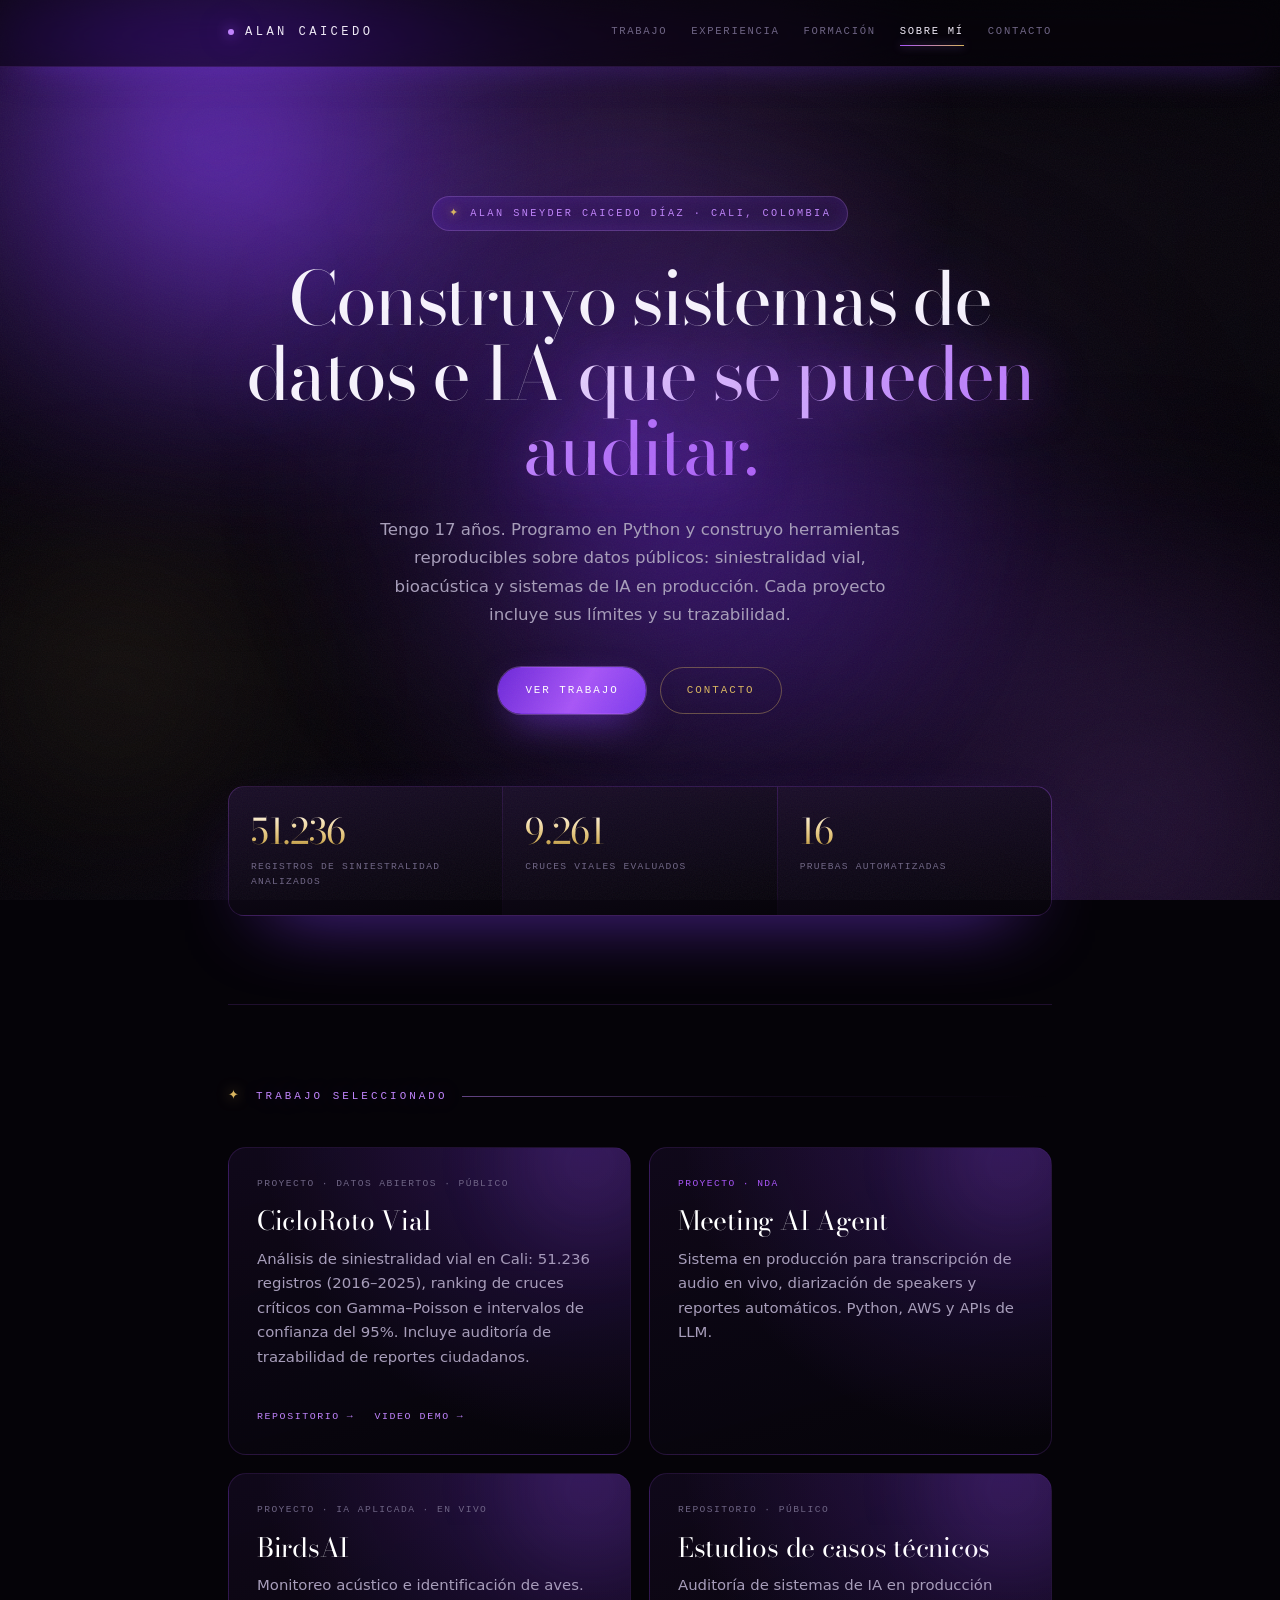
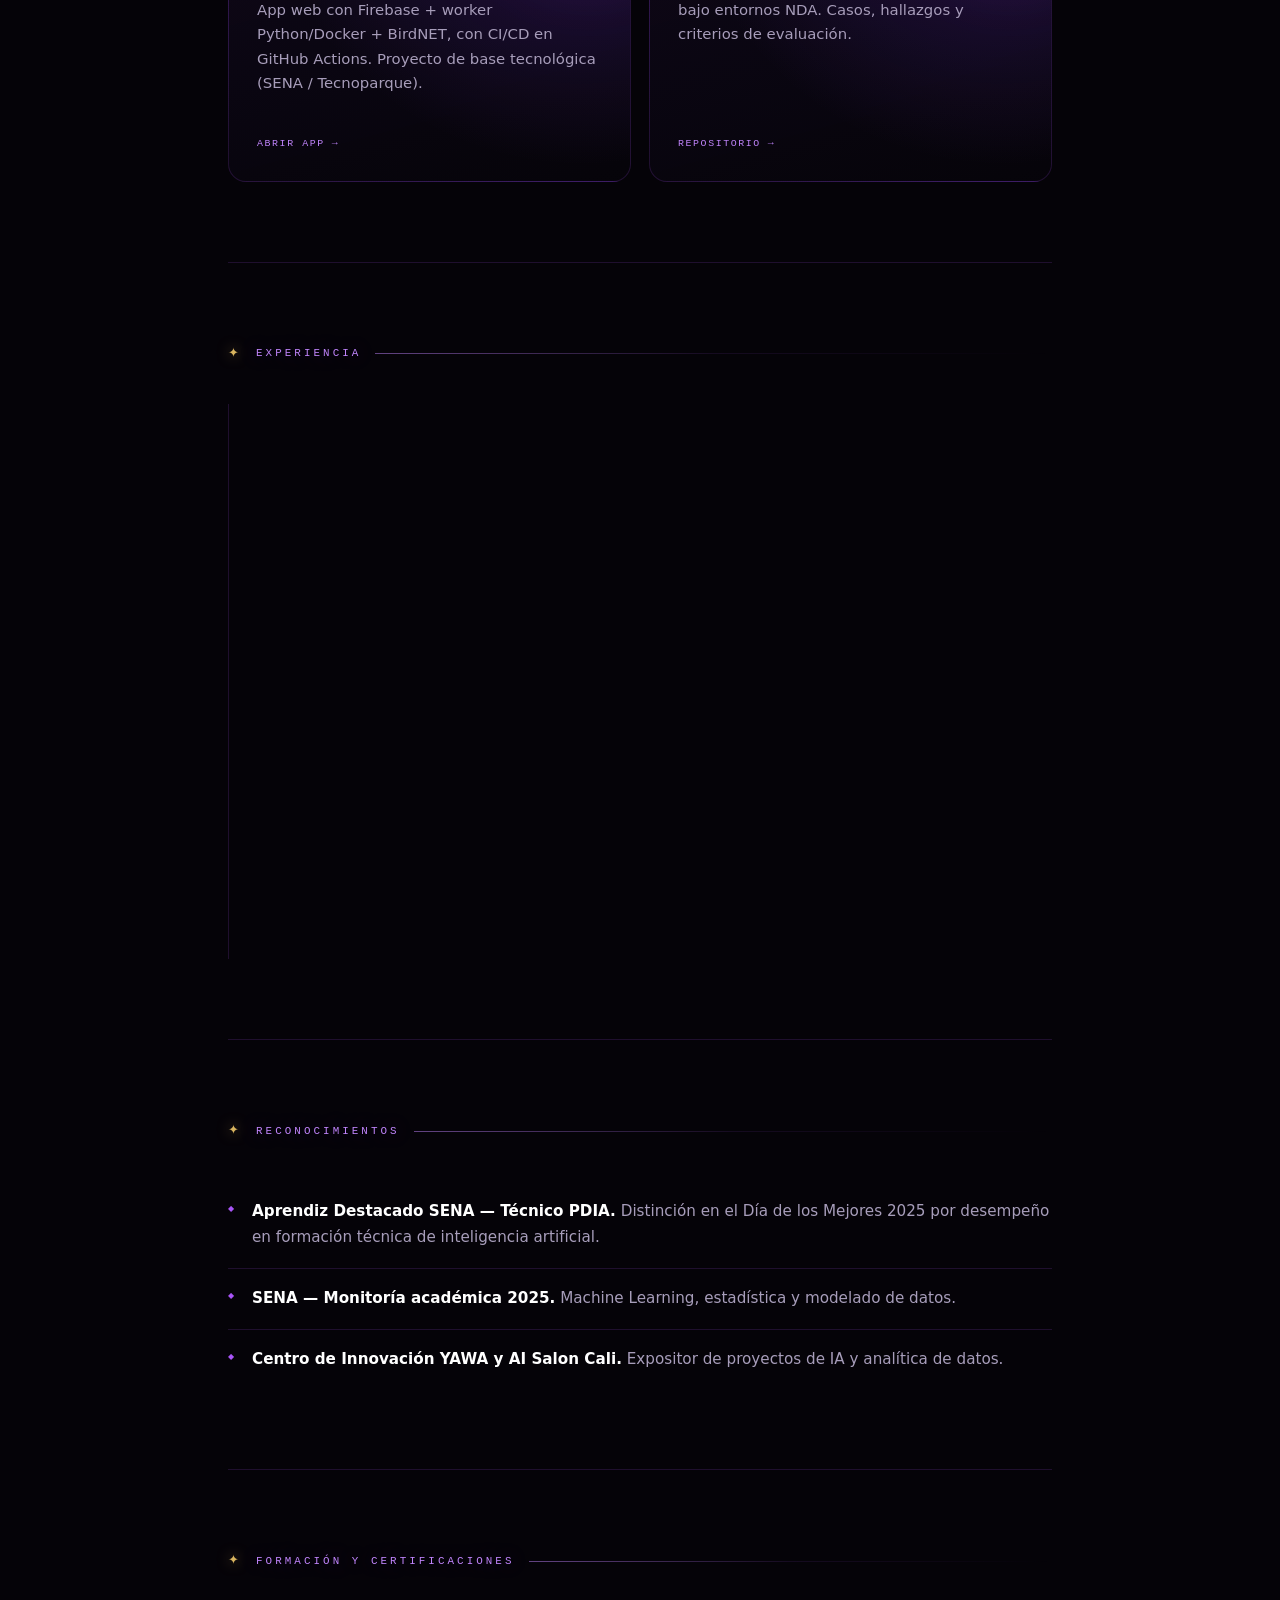
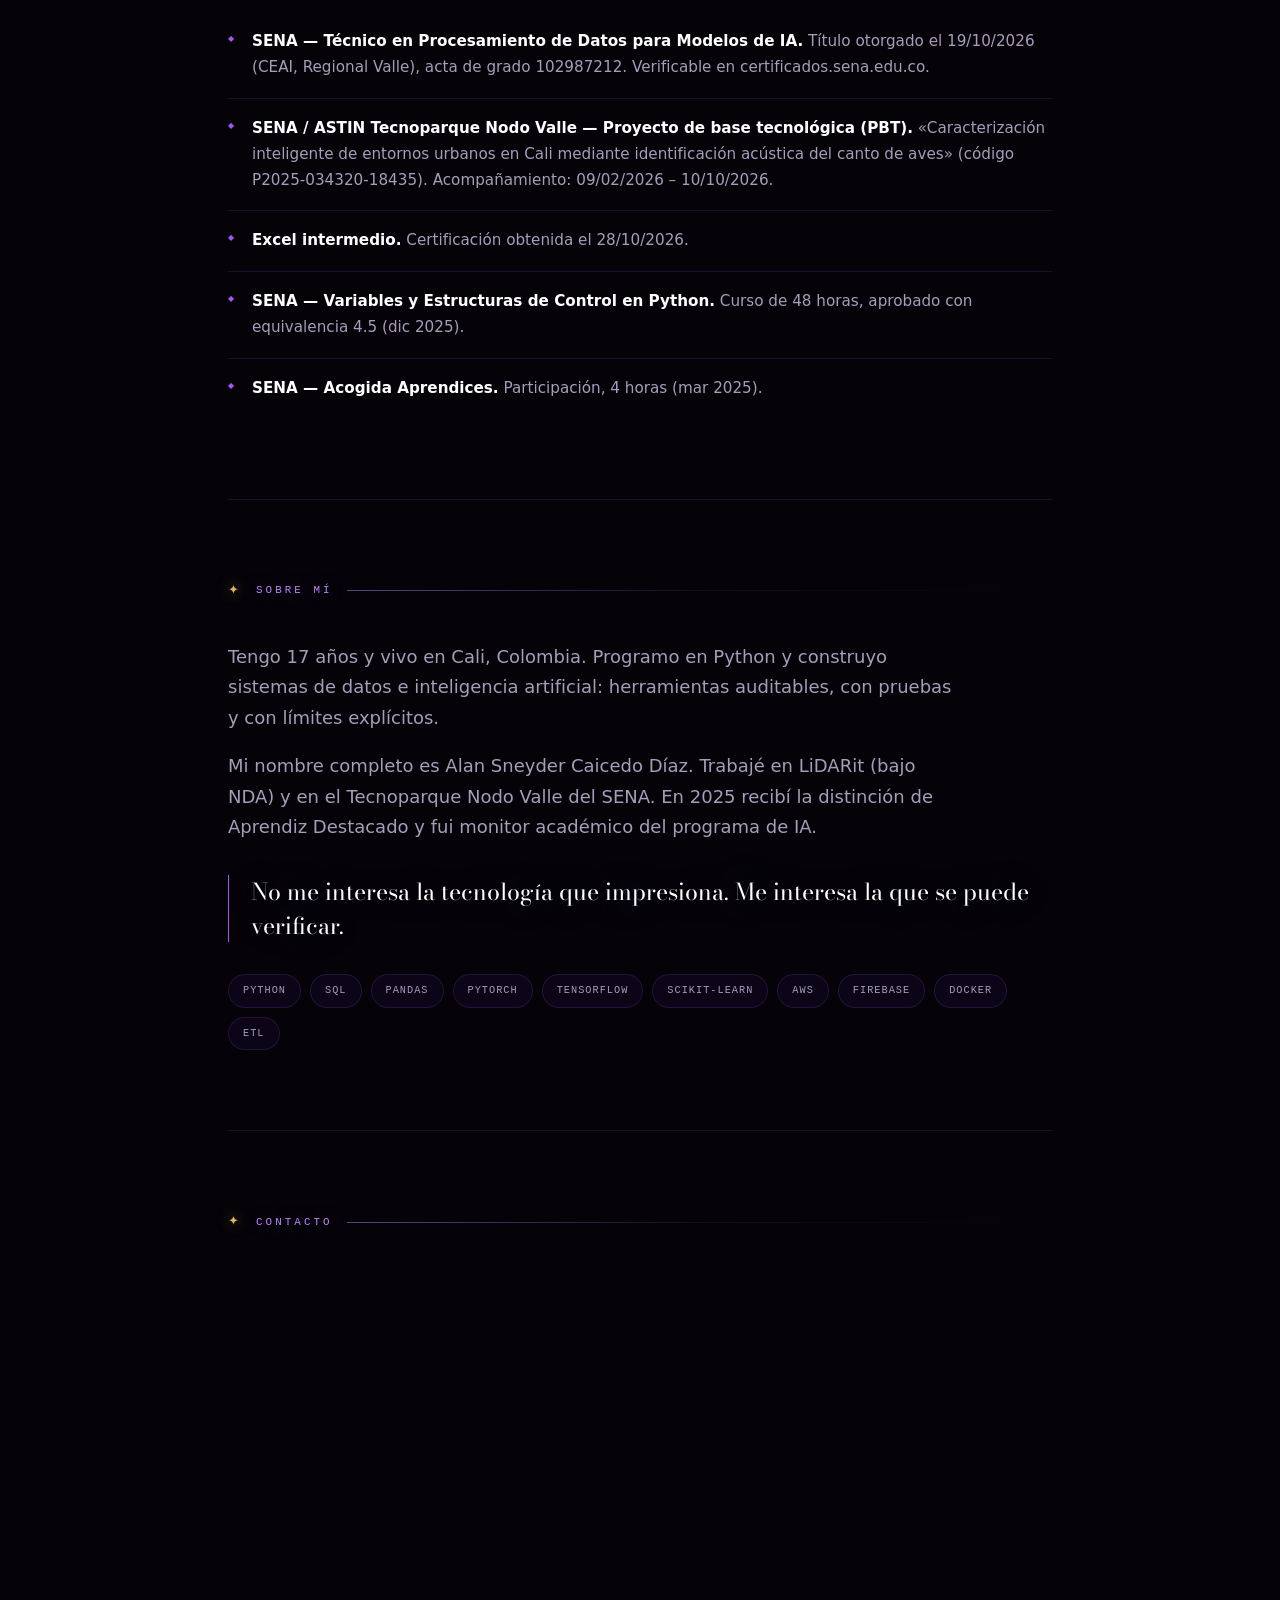
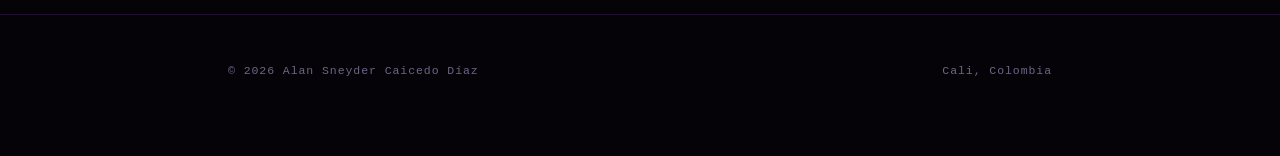
==== commit 55a0ec8a: "v3: estetica gotica negro/morado, tipografia Bodoni Moda, auroras y particulas mas intensas" ====
--- a/index.html
+++ b/index.html
@@ -5,27 +5,34 @@
   <meta name="viewport" content="width=device-width, initial-scale=1.0">
   <title>Alan Caicedo — Portafolio profesional</title>
   <meta name="description" content="Portafolio profesional de Alan Sneyder Caicedo Díaz: proyectos de datos e inteligencia artificial, código y sistemas en producción.">
-  <meta name="theme-color" content="#07060a">
+  <meta name="theme-color" content="#050308">
   <meta property="og:title" content="Alan Caicedo — Portafolio profesional">
   <meta property="og:description" content="Sistemas de datos e inteligencia artificial, código abierto y auditoría de trazabilidad. Cali, Colombia.">
   <meta property="og:type" content="website">
   <meta property="og:site_name" content="Alan Caicedo — Portafolio profesional">
   <link rel="stylesheet" href="styles.css">
-  <noscript><style>.reveal{opacity:1 !important;transform:none !important}</style></noscript>
+  <noscript><style>.reveal{opacity:1 !important;transform:none !important;filter:none !important}</style></noscript>
 </head>
 <body>
 
-  <div class="aurora" aria-hidden="true">
-    <span class="blob b1"></span>
-    <span class="blob b2"></span>
-    <span class="blob b3"></span>
+  <div class="fx" aria-hidden="true">
+    <div class="aurora">
+      <span class="blob b1"></span>
+      <span class="blob b2"></span>
+      <span class="blob b3"></span>
+      <span class="blob b4"></span>
+    </div>
+    <div class="fog f1"></div>
+    <div class="fog f2"></div>
+    <div class="particles" id="particles"></div>
+    <div class="vignette"></div>
   </div>
   <div class="spotlight" aria-hidden="true"></div>
 
   <header class="site">
     <div class="wrap">
       <a class="brand" href="index.html">Alan Caicedo</a>
-      <nav>
+      <nav id="nav">
         <a href="#trabajo">Trabajo</a>
         <a href="#experiencia">Experiencia</a>
         <a href="#formacion">Formación</a>
@@ -204,6 +211,20 @@
       window.addEventListener("scroll", onScroll, { passive: true });
       onScroll();
 
+      // Dust particles
+      var field = document.getElementById("particles");
+      if (field && !reduced) {
+        for (var i = 0; i < 26; i++) {
+          var dot = document.createElement("span");
+          dot.style.setProperty("--x", (Math.random() * 100).toFixed(2) + "%");
+          dot.style.setProperty("--size", (1 + Math.random() * 2).toFixed(1) + "px");
+          dot.style.setProperty("--dur", (16 + Math.random() * 20).toFixed(1) + "s");
+          dot.style.setProperty("--delay", (-Math.random() * 30).toFixed(1) + "s");
+          dot.style.setProperty("--drift", ((Math.random() * 80) - 40).toFixed(0) + "px");
+          field.appendChild(dot);
+        }
+      }
+
       // Reveal on scroll
       var items = document.querySelectorAll(".reveal");
       if (reduced || !("IntersectionObserver" in window)) {
@@ -240,7 +261,7 @@
         var target = parseInt(el.getAttribute("data-count"), 10);
         var fmt = el.getAttribute("data-format") === "es";
         var start = null;
-        var dur = 1400;
+        var dur = 1600;
         function step(ts) {
           if (!start) start = ts;
           var t = Math.min((ts - start) / dur, 1);
@@ -262,6 +283,28 @@
         }, { threshold: 0.6 });
         counters.forEach(function (el) { co.observe(el); });
       }
+
+      // Scrollspy
+      var links = document.querySelectorAll("#nav a");
+      var map = {};
+      links.forEach(function (link) {
+        var id = link.getAttribute("href").slice(1);
+        var section = document.getElementById(id);
+        if (section) map[id] = link;
+      });
+      if ("IntersectionObserver" in window && links.length) {
+        var so = new IntersectionObserver(function (entries) {
+          entries.forEach(function (entry) {
+            if (entry.isIntersecting && map[entry.target.id]) {
+              links.forEach(function (l) { l.classList.remove("active"); });
+              map[entry.target.id].classList.add("active");
+            }
+          });
+        }, { rootMargin: "-45% 0px -50% 0px", threshold: 0 });
+        Object.keys(map).forEach(function (id) {
+          so.observe(document.getElementById(id));
+        });
+      }
     })();
   </script>
 
--- a/styles.css
+++ b/styles.css
@@ -1,19 +1,29 @@
+@font-face {
+  font-family: "Bodoni Moda";
+  font-style: normal;
+  font-weight: 400 500;
+  font-display: swap;
+  src: url("fonts/bodoni-moda-latin.woff2") format("woff2");
+  unicode-range: U+0000-00FF, U+0131, U+0152-0153, U+02BB-02BC, U+02C6, U+02DA, U+02DC, U+0304, U+0308, U+0329, U+2000-206F, U+20AC, U+2122, U+2191, U+2193, U+2212, U+2215, U+FEFF, U+FFFD;
+}
+
 :root {
-  --bg: #07060a;
-  --bg-soft: #0b0910;
-  --surface: rgba(23, 18, 33, 0.72);
-  --surface-2: rgba(31, 24, 45, 0.6);
-  --text: #ece8f4;
-  --muted: #9d95ae;
-  --dim: #6e6680;
+  --bg: #050308;
+  --bg-2: #0a0612;
+  --surface: rgba(20, 11, 33, 0.72);
+  --surface-2: rgba(32, 18, 52, 0.55);
+  --text: #efe9f6;
+  --muted: #a79dba;
+  --dim: #6f6585;
   --purple: #a855f7;
-  --purple-soft: #8b5cf6;
-  --violet-deep: #4c1d95;
-  --gold: #e3b95f;
-  --gold-bright: #f4d68a;
-  --gold-deep: #b8892f;
+  --purple-neon: #c084fc;
+  --purple-deep: #6d28d9;
+  --violet-ink: #2a1245;
+  --gold: #d8b45f;
+  --gold-bright: #f0d69b;
   --line: rgba(168, 85, 247, 0.16);
-  --line-strong: rgba(168, 85, 247, 0.34);
+  --line-strong: rgba(192, 132, 252, 0.42);
+  --display: "Bodoni Moda", "Bodoni MT", Didot, "Playfair Display", "Iowan Old Style", Palatino, Georgia, serif;
   --serif: "Iowan Old Style", "Palatino Linotype", Palatino, Georgia, "Times New Roman", serif;
   --sans: ui-sans-serif, system-ui, -apple-system, "Segoe UI", Roboto, Helvetica, Arial, sans-serif;
   --mono: ui-monospace, SFMono-Regular, "Cascadia Mono", Menlo, Consolas, monospace;
@@ -25,7 +35,7 @@
 
 html {
   scroll-behavior: smooth;
-  scroll-padding-top: 96px;
+  scroll-padding-top: 100px;
 }
 
 body {
@@ -40,75 +50,149 @@
 }
 
 ::selection {
-  background: var(--gold);
-  color: #0b0910;
-}
-
-/* ---------- Ambient background ---------- */
-
-.aurora {
+  background: var(--purple-deep);
+  color: #fff;
+}
+
+/* ---------------- Atmosphere ---------------- */
+
+.fx {
   position: fixed;
   inset: 0;
   z-index: 0;
+  overflow: hidden;
   pointer-events: none;
-  overflow: hidden;
 }
 
 .aurora .blob {
   position: absolute;
   display: block;
   border-radius: 50%;
-  filter: blur(90px);
-  opacity: 0.55;
-  will-change: transform;
+  filter: blur(80px);
+  will-change: transform, opacity;
 }
 
 .aurora .b1 {
-  width: 46vw;
-  height: 46vw;
+  width: 58vw;
+  height: 58vw;
+  min-width: 380px;
+  min-height: 380px;
+  top: -18vw;
+  left: -12vw;
+  background: radial-gradient(circle, rgba(139, 61, 255, 0.78), rgba(76, 29, 149, 0.28) 55%, transparent 72%);
+  animation: drift1 22s ease-in-out infinite;
+}
+
+.aurora .b2 {
+  width: 48vw;
+  height: 48vw;
   min-width: 320px;
   min-height: 320px;
-  top: -12vw;
-  left: -8vw;
-  background: radial-gradient(circle, rgba(124, 58, 237, 0.55), transparent 68%);
-  animation: drift1 26s ease-in-out infinite;
-}
-
-.aurora .b2 {
-  width: 40vw;
-  height: 40vw;
-  min-width: 280px;
-  min-height: 280px;
-  bottom: -14vw;
-  right: -10vw;
-  background: radial-gradient(circle, rgba(227, 185, 95, 0.28), transparent 68%);
-  animation: drift2 32s ease-in-out infinite;
+  bottom: -18vw;
+  right: -12vw;
+  background: radial-gradient(circle, rgba(168, 85, 247, 0.55), rgba(88, 28, 135, 0.2) 58%, transparent 74%);
+  animation: drift2 28s ease-in-out infinite;
 }
 
 .aurora .b3 {
-  width: 34vw;
-  height: 34vw;
-  min-width: 240px;
-  min-height: 240px;
-  top: 42%;
-  left: 46%;
-  background: radial-gradient(circle, rgba(76, 29, 149, 0.5), transparent 70%);
-  animation: drift3 38s ease-in-out infinite;
+  width: 52vw;
+  height: 52vw;
+  min-width: 340px;
+  min-height: 340px;
+  top: 30%;
+  left: 38%;
+  background: radial-gradient(circle, rgba(109, 40, 217, 0.55), rgba(42, 18, 69, 0.22) 60%, transparent 76%);
+  animation: drift3 34s ease-in-out infinite;
+}
+
+.aurora .b4 {
+  width: 30vw;
+  height: 30vw;
+  min-width: 220px;
+  min-height: 220px;
+  top: 55%;
+  left: -6vw;
+  background: radial-gradient(circle, rgba(216, 180, 95, 0.22), transparent 68%);
+  animation: drift2 40s ease-in-out infinite reverse;
 }
 
 @keyframes drift1 {
-  0%, 100% { transform: translate3d(0, 0, 0) scale(1); }
-  50% { transform: translate3d(6vw, 5vh, 0) scale(1.12); }
+  0%, 100% { transform: translate3d(0, 0, 0) scale(1); opacity: 0.9; }
+  50% { transform: translate3d(7vw, 6vh, 0) scale(1.18); opacity: 1; }
 }
 
 @keyframes drift2 {
-  0%, 100% { transform: translate3d(0, 0, 0) scale(1.05); }
-  50% { transform: translate3d(-5vw, -6vh, 0) scale(0.95); }
+  0%, 100% { transform: translate3d(0, 0, 0) scale(1.06); opacity: 0.85; }
+  50% { transform: translate3d(-6vw, -7vh, 0) scale(0.92); opacity: 1; }
 }
 
 @keyframes drift3 {
-  0%, 100% { transform: translate3d(-4vw, 0, 0) scale(1); }
-  50% { transform: translate3d(5vw, -5vh, 0) scale(1.15); }
+  0%, 100% { transform: translate3d(-5vw, 0, 0) scale(1); opacity: 0.75; }
+  50% { transform: translate3d(6vw, -6vh, 0) scale(1.2); opacity: 1; }
+}
+
+/* Fog bands */
+
+.fog {
+  position: absolute;
+  left: -20%;
+  width: 140%;
+  height: 40vh;
+  filter: blur(60px);
+  opacity: 0.4;
+  background: linear-gradient(90deg, transparent, rgba(124, 58, 237, 0.22) 30%, rgba(192, 132, 252, 0.16) 55%, transparent);
+}
+
+.fog.f1 {
+  top: 12%;
+  animation: fogMove 38s linear infinite;
+}
+
+.fog.f2 {
+  top: 58%;
+  height: 30vh;
+  opacity: 0.28;
+  background: linear-gradient(90deg, transparent, rgba(216, 180, 95, 0.1) 25%, rgba(168, 85, 247, 0.18) 60%, transparent);
+  animation: fogMove 52s linear infinite reverse;
+}
+
+@keyframes fogMove {
+  0% { transform: translate3d(-8%, 0, 0); }
+  50% { transform: translate3d(8%, 3vh, 0); }
+  100% { transform: translate3d(-8%, 0, 0); }
+}
+
+/* Dust particles */
+
+.particles span {
+  position: absolute;
+  bottom: -12px;
+  left: var(--x, 50%);
+  width: var(--size, 2px);
+  height: var(--size, 2px);
+  border-radius: 50%;
+  background: rgba(216, 180, 255, 0.9);
+  box-shadow: 0 0 8px rgba(168, 85, 247, 0.9);
+  opacity: 0;
+  animation: rise var(--dur, 22s) linear infinite;
+  animation-delay: var(--delay, 0s);
+}
+
+@keyframes rise {
+  0% { transform: translate3d(0, 0, 0) scale(0.6); opacity: 0; }
+  12% { opacity: 0.85; }
+  75% { opacity: 0.45; }
+  100% { transform: translate3d(var(--drift, 24px), -108vh, 0) scale(1.1); opacity: 0; }
+}
+
+/* Vignette */
+
+.vignette {
+  position: absolute;
+  inset: 0;
+  background:
+    radial-gradient(120% 85% at 50% 0%, transparent 35%, rgba(5, 3, 8, 0.55) 100%),
+    radial-gradient(90% 60% at 50% 120%, rgba(42, 18, 69, 0.5), transparent 70%);
 }
 
 .spotlight {
@@ -117,11 +201,10 @@
   z-index: 0;
   pointer-events: none;
   background: radial-gradient(
-    420px circle at var(--mx, 50%) var(--my, 20%),
-    rgba(168, 85, 247, 0.13),
-    transparent 72%
+    460px circle at var(--mx, 50%) var(--my, 18%),
+    rgba(168, 85, 247, 0.16),
+    transparent 70%
   );
-  transition: opacity 0.4s ease;
 }
 
 body::after {
@@ -130,7 +213,7 @@
   inset: 0;
   z-index: 2;
   pointer-events: none;
-  opacity: 0.035;
+  opacity: 0.055;
   background-image: url("data:image/svg+xml,%3Csvg xmlns='http://www.w3.org/2000/svg' width='140' height='140'%3E%3Cfilter id='n'%3E%3CfeTurbulence type='fractalNoise' baseFrequency='0.82' numOctaves='3'/%3E%3C/filter%3E%3Crect width='140' height='140' filter='url(%23n)'/%3E%3C/svg%3E");
 }
 
@@ -154,33 +237,34 @@
 
 a:focus-visible,
 button:focus-visible {
-  outline: 2px solid var(--gold-bright);
+  outline: 2px solid var(--purple-neon);
   outline-offset: 3px;
   border-radius: 4px;
 }
 
 .wrap {
   width: 100%;
-  max-width: 860px;
+  max-width: 880px;
   margin: 0 auto;
   padding: 0 28px;
 }
 
-/* ---------- Header ---------- */
+/* ---------------- Header ---------------- */
 
 header.site {
   position: sticky;
   top: 0;
   z-index: 60;
-  background: rgba(7, 6, 10, 0.6);
-  backdrop-filter: blur(16px) saturate(140%);
-  -webkit-backdrop-filter: blur(16px) saturate(140%);
+  background: rgba(5, 3, 8, 0.55);
+  backdrop-filter: blur(18px) saturate(150%);
+  -webkit-backdrop-filter: blur(18px) saturate(150%);
   border-bottom: 1px solid var(--line);
+  box-shadow: 0 12px 40px -20px rgba(124, 58, 237, 0.6);
   transition: background 0.4s ease, border-color 0.4s ease;
 }
 
 header.site.scrolled {
-  background: rgba(7, 6, 10, 0.88);
+  background: rgba(5, 3, 8, 0.9);
   border-bottom-color: var(--line-strong);
 }
 
@@ -195,43 +279,47 @@
 }
 
 .brand {
-  font-family: var(--serif);
-  font-size: 1.18rem;
-  letter-spacing: 0.01em;
+  font-family: var(--mono);
+  font-size: 0.76rem;
+  font-weight: 500;
+  letter-spacing: 0.28em;
+  text-transform: uppercase;
   color: var(--text);
   display: inline-flex;
   align-items: center;
-  gap: 10px;
+  gap: 11px;
 }
 
 .brand::before {
   content: "";
-  width: 7px;
-  height: 7px;
+  width: 6px;
+  height: 6px;
   border-radius: 50%;
-  background: linear-gradient(135deg, var(--gold), var(--purple));
-  box-shadow: 0 0 12px rgba(227, 185, 95, 0.8);
+  background: var(--purple-neon);
+  box-shadow: 0 0 14px var(--purple), 0 0 30px rgba(168, 85, 247, 0.7);
+  animation: pulse 3.2s ease-in-out infinite;
 }
 
 .brand:hover {
-  color: var(--gold-bright);
+  color: #fff;
   text-decoration: none;
 }
 
 nav {
   display: flex;
-  gap: 22px;
+  gap: 24px;
   flex-wrap: wrap;
   font-family: var(--mono);
-  font-size: 0.72rem;
-  letter-spacing: 0.14em;
+  font-size: 0.66rem;
+  letter-spacing: 0.16em;
   text-transform: uppercase;
 }
 
 nav a {
   position: relative;
-  color: var(--muted);
-  padding: 4px 0;
+  color: var(--dim);
+  padding: 5px 0;
+  transition: color 0.3s ease;
 }
 
 nav a::after {
@@ -241,25 +329,27 @@
   bottom: 0;
   width: 100%;
   height: 1px;
-  background: linear-gradient(90deg, var(--gold), var(--purple));
+  background: linear-gradient(90deg, var(--purple), var(--gold));
+  box-shadow: 0 0 8px rgba(192, 132, 252, 0.8);
   transform: scaleX(0);
   transform-origin: left;
   transition: transform 0.35s cubic-bezier(0.2, 0.7, 0.2, 1);
 }
 
-nav a:hover {
+nav a:hover,
+nav a.active {
   color: var(--text);
   text-decoration: none;
 }
 
-nav a:hover::after {
+nav a:hover::after,
+nav a.active::after {
   transform: scaleX(1);
 }
 
 .progress {
   height: 2px;
   width: 100%;
-  background: transparent;
 }
 
 .progress span {
@@ -268,65 +358,83 @@
   width: 100%;
   transform: scaleX(0);
   transform-origin: left;
-  background: linear-gradient(90deg, var(--purple), var(--gold));
-  box-shadow: 0 0 10px rgba(227, 185, 95, 0.55);
-}
-
-/* ---------- Hero ---------- */
+  background: linear-gradient(90deg, var(--purple-deep), var(--purple), var(--gold));
+  box-shadow: 0 0 14px rgba(168, 85, 247, 0.9);
+}
+
+/* ---------------- Hero ---------------- */
 
 .hero {
-  padding: 112px 0 76px;
+  position: relative;
+  padding: 128px 0 88px;
   border-top: none;
+  text-align: center;
+}
+
+.hero::before {
+  content: "";
+  position: absolute;
+  left: 50%;
+  top: 4%;
+  width: min(760px, 92vw);
+  height: min(760px, 92vw);
+  transform: translateX(-50%);
+  background: radial-gradient(circle, rgba(109, 40, 217, 0.42), rgba(76, 29, 149, 0.16) 45%, transparent 70%);
+  filter: blur(38px);
+  z-index: -1;
+  animation: breathe 13s ease-in-out infinite;
+  pointer-events: none;
+}
+
+@keyframes breathe {
+  0%, 100% { opacity: 0.65; transform: translateX(-50%) scale(0.95); }
+  50% { opacity: 1; transform: translateX(-50%) scale(1.08); }
 }
 
 .hero .kicker {
   display: inline-flex;
   align-items: center;
   gap: 10px;
+  color: var(--purple-neon);
+  font-family: var(--mono);
+  font-size: 0.64rem;
+  letter-spacing: 0.24em;
+  text-transform: uppercase;
+  margin: 0 0 30px;
+  padding: 7px 16px;
+  border: 1px solid rgba(192, 132, 252, 0.28);
+  border-radius: 999px;
+  background: rgba(109, 40, 217, 0.12);
+  box-shadow: inset 0 0 20px rgba(124, 58, 237, 0.18);
+}
+
+.hero .kicker::before {
+  content: "✦";
+  font-size: 0.7rem;
   color: var(--gold);
-  font-family: var(--mono);
-  font-size: 0.72rem;
-  letter-spacing: 0.2em;
-  text-transform: uppercase;
-  margin: 0 0 26px;
-  padding: 6px 14px;
-  border: 1px solid rgba(227, 185, 95, 0.22);
-  border-radius: 999px;
-  background: rgba(227, 185, 95, 0.05);
-}
-
-.hero .kicker::before {
-  content: "";
-  width: 5px;
-  height: 5px;
-  border-radius: 50%;
-  background: var(--gold);
-  box-shadow: 0 0 10px var(--gold);
-  animation: pulse 2.6s ease-in-out infinite;
-}
-
-@keyframes pulse {
-  0%, 100% { opacity: 1; transform: scale(1); }
-  50% { opacity: 0.35; transform: scale(0.8); }
+  text-shadow: 0 0 10px rgba(216, 180, 95, 0.8);
 }
 
 .hero h1 {
-  font-family: var(--serif);
+  font-family: var(--display);
   font-weight: 400;
-  font-size: clamp(2.3rem, 6.4vw, 4rem);
-  line-height: 1.06;
-  letter-spacing: -0.025em;
-  margin: 0 0 28px;
-  max-width: 17ch;
+  font-size: clamp(2.5rem, 7vw, 4.6rem);
+  line-height: 1.02;
+  letter-spacing: -0.03em;
+  margin: 0 auto 30px;
+  max-width: 19ch;
+  color: #f7f3fd;
+  text-shadow: 0 0 70px rgba(124, 58, 237, 0.35);
 }
 
 .grad {
-  background: linear-gradient(100deg, var(--gold-bright) 0%, var(--gold) 35%, var(--purple) 100%);
+  background: linear-gradient(100deg, #e9d5ff 0%, var(--purple-neon) 28%, var(--purple) 55%, #7c3aed 78%, #c084fc 100%);
   -webkit-background-clip: text;
   background-clip: text;
   color: transparent;
-  background-size: 200% 200%;
-  animation: shimmer 9s ease-in-out infinite;
+  background-size: 220% 100%;
+  animation: shimmer 8s ease-in-out infinite;
+  filter: drop-shadow(0 0 26px rgba(168, 85, 247, 0.45));
 }
 
 @keyframes shimmer {
@@ -336,15 +444,16 @@
 
 .hero p.lede {
   color: var(--muted);
-  font-size: 1.08rem;
-  max-width: 46ch;
-  margin: 0 0 34px;
+  font-size: 1.04rem;
+  max-width: 52ch;
+  margin: 0 auto 38px;
 }
 
 .hero-actions {
   display: flex;
-  gap: 12px;
+  gap: 14px;
   flex-wrap: wrap;
+  justify-content: center;
 }
 
 .cta {
@@ -353,16 +462,17 @@
   align-items: center;
   gap: 9px;
   overflow: hidden;
-  border: 1px solid var(--gold);
-  color: var(--gold-bright);
-  padding: 12px 22px;
+  border: 1px solid transparent;
+  color: #fff;
+  padding: 13px 26px;
   font-family: var(--mono);
-  font-size: 0.76rem;
-  letter-spacing: 0.12em;
+  font-size: 0.68rem;
+  letter-spacing: 0.18em;
   text-transform: uppercase;
   border-radius: 999px;
-  background: rgba(227, 185, 95, 0.06);
-  transition: color 0.3s ease, background 0.3s ease, box-shadow 0.3s ease, transform 0.3s ease;
+  background: linear-gradient(120deg, var(--purple-deep), var(--purple) 55%, #7c3aed);
+  box-shadow: 0 0 0 1px rgba(192, 132, 252, 0.35), 0 14px 40px -14px rgba(139, 61, 255, 0.9);
+  transition: transform 0.3s ease, box-shadow 0.3s ease, filter 0.3s ease;
 }
 
 .cta::after {
@@ -372,62 +482,65 @@
   left: -60%;
   width: 40%;
   height: 100%;
-  background: linear-gradient(100deg, transparent, rgba(255, 255, 255, 0.35), transparent);
+  background: linear-gradient(100deg, transparent, rgba(255, 255, 255, 0.4), transparent);
   transform: skewX(-18deg);
-  transition: left 0.6s ease;
+  transition: left 0.65s ease;
 }
 
 .cta:hover {
-  background: var(--gold);
-  color: #0b0910;
+  color: #fff;
   text-decoration: none;
-  box-shadow: 0 8px 30px rgba(227, 185, 95, 0.28);
   transform: translateY(-2px);
+  filter: brightness(1.12);
+  box-shadow: 0 0 0 1px rgba(233, 213, 255, 0.6), 0 20px 50px -14px rgba(168, 85, 247, 1);
 }
 
 .cta:hover::after {
-  left: 120%;
+  left: 125%;
 }
 
 .cta.secondary {
-  border-color: var(--line-strong);
-  color: var(--text);
-  background: rgba(168, 85, 247, 0.07);
+  background: transparent;
+  border-color: rgba(216, 180, 95, 0.4);
+  color: var(--gold);
+  box-shadow: none;
 }
 
 .cta.secondary:hover {
-  border-color: var(--purple);
-  background: rgba(168, 85, 247, 0.2);
-  color: #fff;
-  box-shadow: 0 8px 30px rgba(168, 85, 247, 0.25);
-}
-
-/* ---------- Stats ---------- */
+  background: rgba(216, 180, 95, 0.08);
+  border-color: var(--gold);
+  color: var(--gold-bright);
+  box-shadow: 0 0 30px -8px rgba(216, 180, 95, 0.5);
+}
+
+/* ---------------- Stats ---------------- */
 
 .stats {
   display: grid;
   grid-template-columns: repeat(3, 1fr);
   gap: 1px;
-  margin: 64px 0 0;
+  margin: 72px 0 0;
   border: 1px solid var(--line);
-  border-radius: 14px;
+  border-radius: 16px;
   overflow: hidden;
-  background: var(--line);
+  background: linear-gradient(180deg, rgba(168, 85, 247, 0.22), rgba(168, 85, 247, 0.05));
+  box-shadow: 0 30px 80px -40px rgba(124, 58, 237, 0.9);
+  text-align: left;
 }
 
 .stats div {
-  background: linear-gradient(170deg, rgba(26, 20, 38, 0.9), rgba(11, 9, 16, 0.95));
-  padding: 24px 20px;
+  background: linear-gradient(170deg, rgba(24, 13, 38, 0.92), rgba(6, 4, 10, 0.96));
+  padding: 26px 22px;
 }
 
 .stats strong {
   display: block;
-  font-family: var(--serif);
+  font-family: var(--display);
   font-weight: 400;
-  font-size: clamp(1.5rem, 3.4vw, 2.1rem);
-  line-height: 1.1;
+  font-size: clamp(1.6rem, 3.6vw, 2.2rem);
+  line-height: 1.05;
   letter-spacing: -0.01em;
-  background: linear-gradient(120deg, var(--gold-bright), var(--gold) 60%, var(--purple));
+  background: linear-gradient(180deg, #fff7e6, var(--gold-bright) 40%, var(--gold) 75%, #8a6a24);
   -webkit-background-clip: text;
   background-clip: text;
   color: transparent;
@@ -435,43 +548,51 @@
 
 .stats span {
   display: block;
-  margin-top: 8px;
+  margin-top: 9px;
   color: var(--dim);
   font-family: var(--mono);
-  font-size: 0.66rem;
-  letter-spacing: 0.1em;
+  font-size: 0.6rem;
+  letter-spacing: 0.13em;
   text-transform: uppercase;
-  line-height: 1.5;
-}
-
-/* ---------- Sections ---------- */
+  line-height: 1.6;
+}
+
+/* ---------------- Sections ---------------- */
 
 section {
-  padding: 72px 0;
+  padding: 80px 0;
   border-top: 1px solid var(--line);
 }
 
 section h2 {
   display: flex;
   align-items: center;
-  gap: 16px;
+  gap: 14px;
   font-family: var(--mono);
   font-weight: 400;
-  font-size: 0.72rem;
-  letter-spacing: 0.22em;
+  font-size: 0.68rem;
+  letter-spacing: 0.28em;
   text-transform: uppercase;
+  color: var(--purple-neon);
+  margin: 0 0 40px;
+  text-shadow: 0 0 22px rgba(168, 85, 247, 0.45);
+}
+
+section h2::before {
+  content: "✦";
+  font-size: 0.8rem;
   color: var(--gold);
-  margin: 0 0 36px;
+  text-shadow: 0 0 14px rgba(216, 180, 95, 0.7);
 }
 
 section h2::after {
   content: "";
   flex: 1;
   height: 1px;
-  background: linear-gradient(90deg, var(--line-strong), transparent);
-}
-
-/* ---------- Work ---------- */
+  background: linear-gradient(90deg, rgba(192, 132, 252, 0.5), rgba(168, 85, 247, 0.1), transparent);
+}
+
+/* ---------------- Work ---------------- */
 
 .work-grid {
   display: grid;
@@ -483,77 +604,101 @@
   position: relative;
   display: flex;
   flex-direction: column;
-  padding: 26px;
+  padding: 28px;
   border: 1px solid var(--line);
-  border-radius: 16px;
+  border-radius: 18px;
   background:
-    radial-gradient(600px circle at 90% -20%, rgba(168, 85, 247, 0.16), transparent 60%),
-    linear-gradient(165deg, var(--surface), rgba(11, 9, 16, 0.92));
+    radial-gradient(520px circle at 88% -10%, rgba(139, 61, 255, 0.24), transparent 62%),
+    linear-gradient(165deg, var(--surface), rgba(6, 4, 10, 0.94));
   overflow: hidden;
-  transition: border-color 0.35s ease, transform 0.35s ease, box-shadow 0.35s ease;
+  transition: border-color 0.4s ease, transform 0.4s ease, box-shadow 0.4s ease;
 }
 
 .work-card::before {
   content: "";
   position: absolute;
   inset: 0;
-  border-radius: 16px;
+  border-radius: 18px;
   padding: 1px;
-  background: linear-gradient(140deg, rgba(227, 185, 95, 0.55), rgba(168, 85, 247, 0.5), transparent 70%);
+  background: linear-gradient(145deg, rgba(216, 180, 95, 0.5), rgba(192, 132, 252, 0.65), rgba(109, 40, 217, 0.2), transparent 72%);
   -webkit-mask: linear-gradient(#000 0 0) content-box, linear-gradient(#000 0 0);
   -webkit-mask-composite: xor;
   mask-composite: exclude;
   opacity: 0;
-  transition: opacity 0.35s ease;
+  transition: opacity 0.4s ease;
+  pointer-events: none;
+}
+
+.work-card::after {
+  content: "";
+  position: absolute;
+  top: -40%;
+  right: -20%;
+  width: 60%;
+  height: 90%;
+  background: radial-gradient(circle, rgba(168, 85, 247, 0.22), transparent 70%);
+  filter: blur(30px);
+  opacity: 0.7;
+  transition: opacity 0.4s ease, transform 0.6s ease;
   pointer-events: none;
 }
 
 .work-card:hover {
   border-color: transparent;
   text-decoration: none;
-  transform: translateY(-4px);
-  box-shadow: 0 24px 60px -24px rgba(124, 58, 237, 0.65);
+  transform: translateY(-5px);
+  box-shadow:
+    0 0 0 1px rgba(192, 132, 252, 0.25),
+    0 32px 80px -30px rgba(139, 61, 255, 0.95),
+    inset 0 0 60px rgba(124, 58, 237, 0.1);
 }
 
 .work-card:hover::before {
   opacity: 1;
+}
+
+.work-card:hover::after {
+  opacity: 1;
+  transform: scale(1.25);
 }
 
 .work-card .meta {
   color: var(--dim);
   font-family: var(--mono);
-  font-size: 0.64rem;
-  letter-spacing: 0.12em;
+  font-size: 0.6rem;
+  letter-spacing: 0.15em;
   text-transform: uppercase;
   margin-bottom: 14px;
 }
 
 .work-card h3 {
-  font-family: var(--serif);
+  font-family: var(--display);
   font-weight: 400;
-  font-size: 1.45rem;
-  line-height: 1.2;
+  font-size: 1.65rem;
+  line-height: 1.15;
   margin: 0 0 10px;
-  color: var(--text);
+  color: #fff;
+  letter-spacing: -0.01em;
 }
 
 .work-card p {
   margin: 0;
   color: var(--muted);
-  font-size: 0.94rem;
+  font-size: 0.93rem;
   line-height: 1.65;
 }
 
 .work-card .card-link {
-  margin-top: 18px;
+  margin-top: 20px;
   font-family: var(--mono);
-  font-size: 0.66rem;
-  letter-spacing: 0.12em;
+  font-size: 0.62rem;
+  letter-spacing: 0.16em;
   text-transform: uppercase;
-  color: var(--gold);
+  color: var(--purple-neon);
   display: inline-flex;
   align-items: center;
   gap: 7px;
+  transition: color 0.3s ease, text-shadow 0.3s ease;
 }
 
 .work-card .card-link::after {
@@ -561,39 +706,51 @@
   transition: transform 0.3s ease;
 }
 
-.work-card:hover .card-link::after {
+.work-card .card-link:hover {
+  color: #fff;
+  text-shadow: 0 0 16px rgba(192, 132, 252, 0.9);
+}
+
+.work-card .card-link:hover::after {
   transform: translateX(4px);
 }
 
 .work-card .card-links {
-  margin-top: 18px;
+  margin-top: auto;
+  padding-top: 20px;
   display: flex;
-  gap: 18px;
+  gap: 20px;
   flex-wrap: wrap;
 }
 
 .work-card.is-static:hover {
   transform: none;
   box-shadow: none;
+  border-color: var(--line);
+}
+
+.work-card.is-static:hover::before,
+.work-card.is-static:hover::after {
+  opacity: 0;
 }
 
 .work-card.is-static .meta {
   color: var(--purple);
 }
 
-/* ---------- Timeline ---------- */
+/* ---------------- Timeline ---------------- */
 
 .timeline {
   position: relative;
   margin: 0;
-  padding: 0 0 0 26px;
+  padding: 0 0 0 28px;
   list-style: none;
   border-left: 1px solid var(--line);
 }
 
 .timeline li {
   position: relative;
-  padding: 0 0 34px;
+  padding: 0 0 36px;
 }
 
 .timeline li:last-child {
@@ -603,48 +760,48 @@
 .timeline li::before {
   content: "";
   position: absolute;
-  left: -32px;
+  left: -34px;
   top: 9px;
-  width: 11px;
-  height: 11px;
+  width: 10px;
+  height: 10px;
   border-radius: 50%;
   background: var(--bg);
-  border: 1px solid var(--gold);
-  box-shadow: 0 0 14px rgba(227, 185, 95, 0.55);
+  border: 1px solid var(--purple-neon);
+  box-shadow: 0 0 16px rgba(168, 85, 247, 0.8);
 }
 
 .timeline .when {
   font-family: var(--mono);
-  font-size: 0.64rem;
-  letter-spacing: 0.12em;
+  font-size: 0.6rem;
+  letter-spacing: 0.16em;
   text-transform: uppercase;
   color: var(--dim);
-  margin-bottom: 6px;
+  margin-bottom: 7px;
 }
 
 .timeline h3 {
-  font-family: var(--serif);
+  font-family: var(--display);
   font-weight: 400;
-  font-size: 1.18rem;
+  font-size: 1.32rem;
   margin: 0 0 4px;
-  color: var(--text);
+  color: #fff;
 }
 
 .timeline .org {
   display: block;
   color: var(--gold);
-  font-size: 0.88rem;
-  margin-bottom: 8px;
+  font-size: 0.86rem;
+  margin-bottom: 9px;
 }
 
 .timeline p {
   margin: 0;
   color: var(--muted);
-  font-size: 0.94rem;
+  font-size: 0.93rem;
   line-height: 1.65;
 }
 
-/* ---------- Awards / list ---------- */
+/* ---------------- Awards ---------------- */
 
 .awards {
   list-style: none;
@@ -654,31 +811,31 @@
 
 .awards li {
   position: relative;
-  padding: 16px 0 16px 22px;
+  padding: 17px 0 17px 24px;
   border-bottom: 1px solid var(--line);
   color: var(--muted);
-  font-size: 0.96rem;
-  transition: color 0.25s ease, padding-left 0.25s ease;
+  font-size: 0.95rem;
+  transition: color 0.3s ease, padding-left 0.3s ease;
 }
 
 .awards li::before {
-  content: "";
+  content: "◆";
   position: absolute;
   left: 0;
-  top: 26px;
-  width: 8px;
-  height: 1px;
-  background: var(--gold);
-  transition: width 0.3s ease;
+  top: 20px;
+  font-size: 0.5rem;
+  color: var(--purple);
+  transition: color 0.3s ease, text-shadow 0.3s ease;
 }
 
 .awards li:hover {
   color: var(--text);
-  padding-left: 28px;
+  padding-left: 30px;
 }
 
 .awards li:hover::before {
-  width: 14px;
+  color: var(--gold);
+  text-shadow: 0 0 12px rgba(216, 180, 95, 0.8);
 }
 
 .awards li:last-child {
@@ -686,16 +843,16 @@
 }
 
 .awards strong {
-  color: var(--text);
+  color: #fff;
   font-weight: 600;
 }
 
-/* ---------- About ---------- */
+/* ---------------- About ---------------- */
 
 .about p {
   margin: 0 0 18px;
   color: var(--muted);
-  max-width: 62ch;
+  max-width: 64ch;
 }
 
 .about p:last-child {
@@ -703,19 +860,20 @@
 }
 
 .about .quote {
-  font-family: var(--serif);
-  font-size: 1.3rem;
-  line-height: 1.5;
-  color: var(--text);
-  border-left: 2px solid var(--gold);
-  padding-left: 20px;
-  margin: 28px 0;
+  font-family: var(--display);
+  font-size: 1.45rem;
+  line-height: 1.45;
+  color: #fff;
+  border-left: 1px solid var(--purple);
+  padding-left: 22px;
+  margin: 32px 0;
+  text-shadow: 0 0 40px rgba(168, 85, 247, 0.35);
 }
 
 .skills {
   list-style: none;
   padding: 0;
-  margin: 28px 0 0;
+  margin: 30px 0 0;
   display: flex;
   flex-wrap: wrap;
   gap: 9px;
@@ -725,21 +883,23 @@
   border: 1px solid var(--line);
   color: var(--muted);
   font-family: var(--mono);
-  font-size: 0.7rem;
-  letter-spacing: 0.06em;
-  padding: 6px 13px;
+  font-size: 0.64rem;
+  letter-spacing: 0.1em;
+  text-transform: uppercase;
+  padding: 7px 14px;
   border-radius: 999px;
-  background: rgba(168, 85, 247, 0.05);
-  transition: border-color 0.25s ease, color 0.25s ease, transform 0.25s ease;
+  background: rgba(109, 40, 217, 0.08);
+  transition: border-color 0.3s ease, color 0.3s ease, transform 0.3s ease, box-shadow 0.3s ease;
 }
 
 .skills li:hover {
-  border-color: var(--purple);
-  color: var(--text);
+  border-color: var(--purple-neon);
+  color: #fff;
   transform: translateY(-2px);
-}
-
-/* ---------- Contact ---------- */
+  box-shadow: 0 0 22px -6px rgba(168, 85, 247, 0.9);
+}
+
+/* ---------------- Contact ---------------- */
 
 .links {
   list-style: none;
@@ -748,17 +908,18 @@
 }
 
 .links li {
-  padding: 16px 0;
+  padding: 17px 0;
   border-bottom: 1px solid var(--line);
   display: flex;
   justify-content: space-between;
   align-items: baseline;
   gap: 16px;
-  transition: padding-left 0.3s ease;
+  transition: padding-left 0.3s ease, border-color 0.3s ease;
 }
 
 .links li:hover {
   padding-left: 8px;
+  border-bottom-color: var(--line-strong);
 }
 
 .links li:last-child {
@@ -768,18 +929,20 @@
 .links span {
   color: var(--dim);
   font-family: var(--mono);
-  font-size: 0.68rem;
-  letter-spacing: 0.12em;
+  font-size: 0.62rem;
+  letter-spacing: 0.16em;
   text-transform: uppercase;
 }
 
-/* ---------- Footer ---------- */
+/* ---------------- Footer ---------------- */
 
 footer.site {
-  padding: 44px 0 72px;
+  padding: 46px 0 76px;
   border-top: 1px solid var(--line);
   color: var(--dim);
-  font-size: 0.8rem;
+  font-size: 0.72rem;
+  font-family: var(--mono);
+  letter-spacing: 0.08em;
 }
 
 footer.site .wrap {
@@ -789,27 +952,32 @@
   flex-wrap: wrap;
 }
 
-/* ---------- Reveal ---------- */
+/* ---------------- Reveal ---------------- */
 
 .reveal {
   opacity: 0;
-  transform: translateY(22px);
-  transition: opacity 0.9s cubic-bezier(0.2, 0.7, 0.2, 1), transform 0.9s cubic-bezier(0.2, 0.7, 0.2, 1);
+  transform: translateY(26px);
+  filter: blur(5px);
+  transition:
+    opacity 1s cubic-bezier(0.2, 0.7, 0.2, 1),
+    transform 1s cubic-bezier(0.2, 0.7, 0.2, 1),
+    filter 1s cubic-bezier(0.2, 0.7, 0.2, 1);
   transition-delay: var(--d, 0ms);
 }
 
 .reveal.in {
   opacity: 1;
   transform: none;
+  filter: blur(0);
 }
 
 .hero .reveal:nth-child(1) { --d: 60ms; }
-.hero .reveal:nth-child(2) { --d: 160ms; }
-.hero .reveal:nth-child(3) { --d: 260ms; }
-.hero .reveal:nth-child(4) { --d: 360ms; }
-.hero .reveal:nth-child(5) { --d: 460ms; }
-
-/* ---------- Article (standalone pages) ---------- */
+.hero .reveal:nth-child(2) { --d: 170ms; }
+.hero .reveal:nth-child(3) { --d: 280ms; }
+.hero .reveal:nth-child(4) { --d: 390ms; }
+.hero .reveal:nth-child(5) { --d: 500ms; }
+
+/* ---------------- Article (standalone pages) ---------------- */
 
 article {
   padding: 72px 0 24px;
@@ -823,7 +991,7 @@
 }
 
 article h1 {
-  font-family: var(--serif);
+  font-family: var(--display);
   font-weight: 400;
   font-size: clamp(2rem, 5vw, 3rem);
   line-height: 1.12;
@@ -858,8 +1026,10 @@
   text-transform: none;
   color: var(--text);
   margin: 48px 0 16px;
-}
-
+  text-shadow: none;
+}
+
+article h2::before,
 article h2::after {
   display: none;
 }
@@ -909,7 +1079,7 @@
   margin-bottom: 10px;
 }
 
-/* ---------- Responsive ---------- */
+/* ---------------- Responsive ---------------- */
 
 @media (max-width: 720px) {
   .work-grid {
@@ -931,7 +1101,7 @@
   .stats span {
     margin-top: 0;
     text-align: right;
-    max-width: 55%;
+    max-width: 58%;
   }
 }
 
@@ -945,25 +1115,34 @@
   }
 
   .hero {
-    padding: 72px 0 52px;
+    padding: 84px 0 60px;
+  }
+
+  .hero h1 {
+    font-size: clamp(2.1rem, 10vw, 2.9rem);
   }
 
   nav {
     gap: 14px;
-    font-size: 0.66rem;
+    font-size: 0.6rem;
   }
 
   section {
-    padding: 56px 0;
+    padding: 60px 0;
   }
 
   .cta {
-    padding: 11px 18px;
-    font-size: 0.7rem;
-  }
-}
-
-/* ---------- Reduced motion ---------- */
+    padding: 12px 20px;
+    font-size: 0.62rem;
+  }
+
+  .links li {
+    flex-direction: column;
+    gap: 4px;
+  }
+}
+
+/* ---------------- Reduced motion ---------------- */
 
 @media (prefers-reduced-motion: reduce) {
   html {
@@ -981,9 +1160,11 @@
   .reveal {
     opacity: 1;
     transform: none;
-  }
-
-  .spotlight {
+    filter: none;
+  }
+
+  .spotlight,
+  .particles {
     display: none;
   }
 }
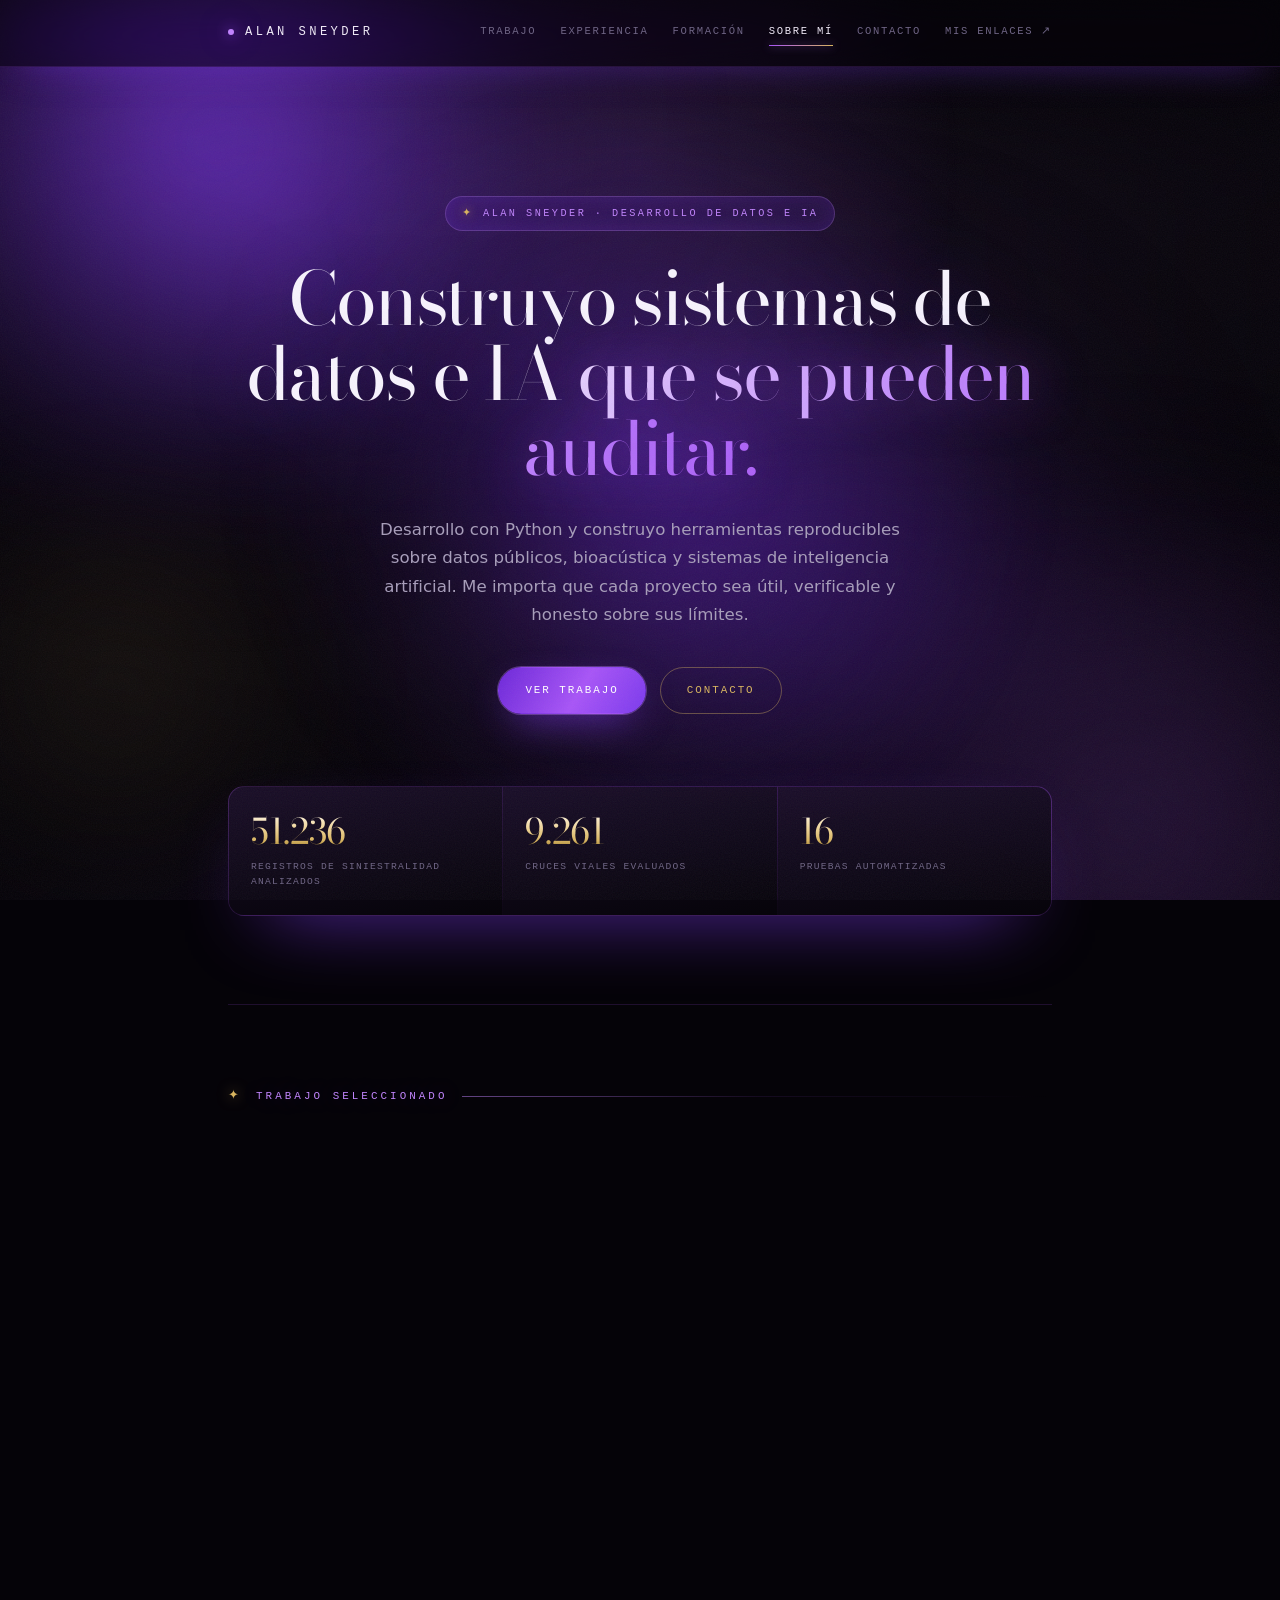
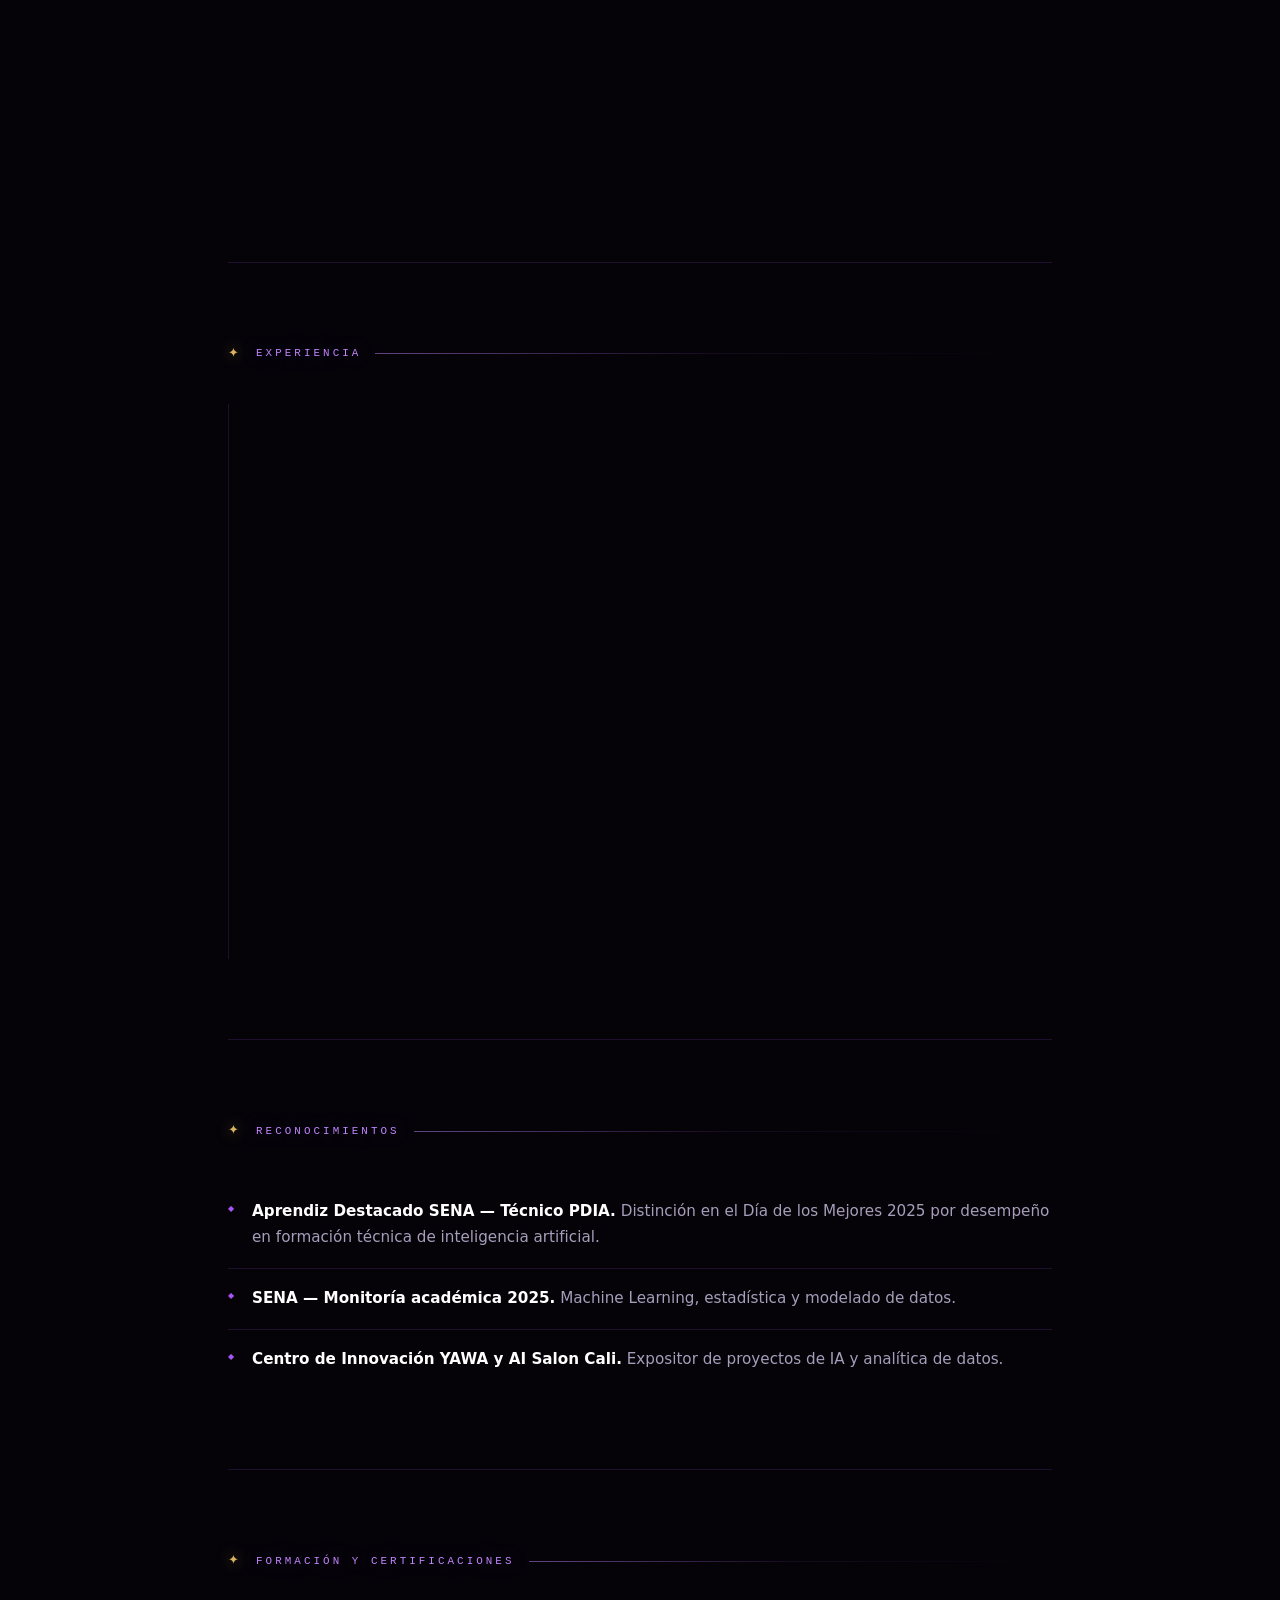
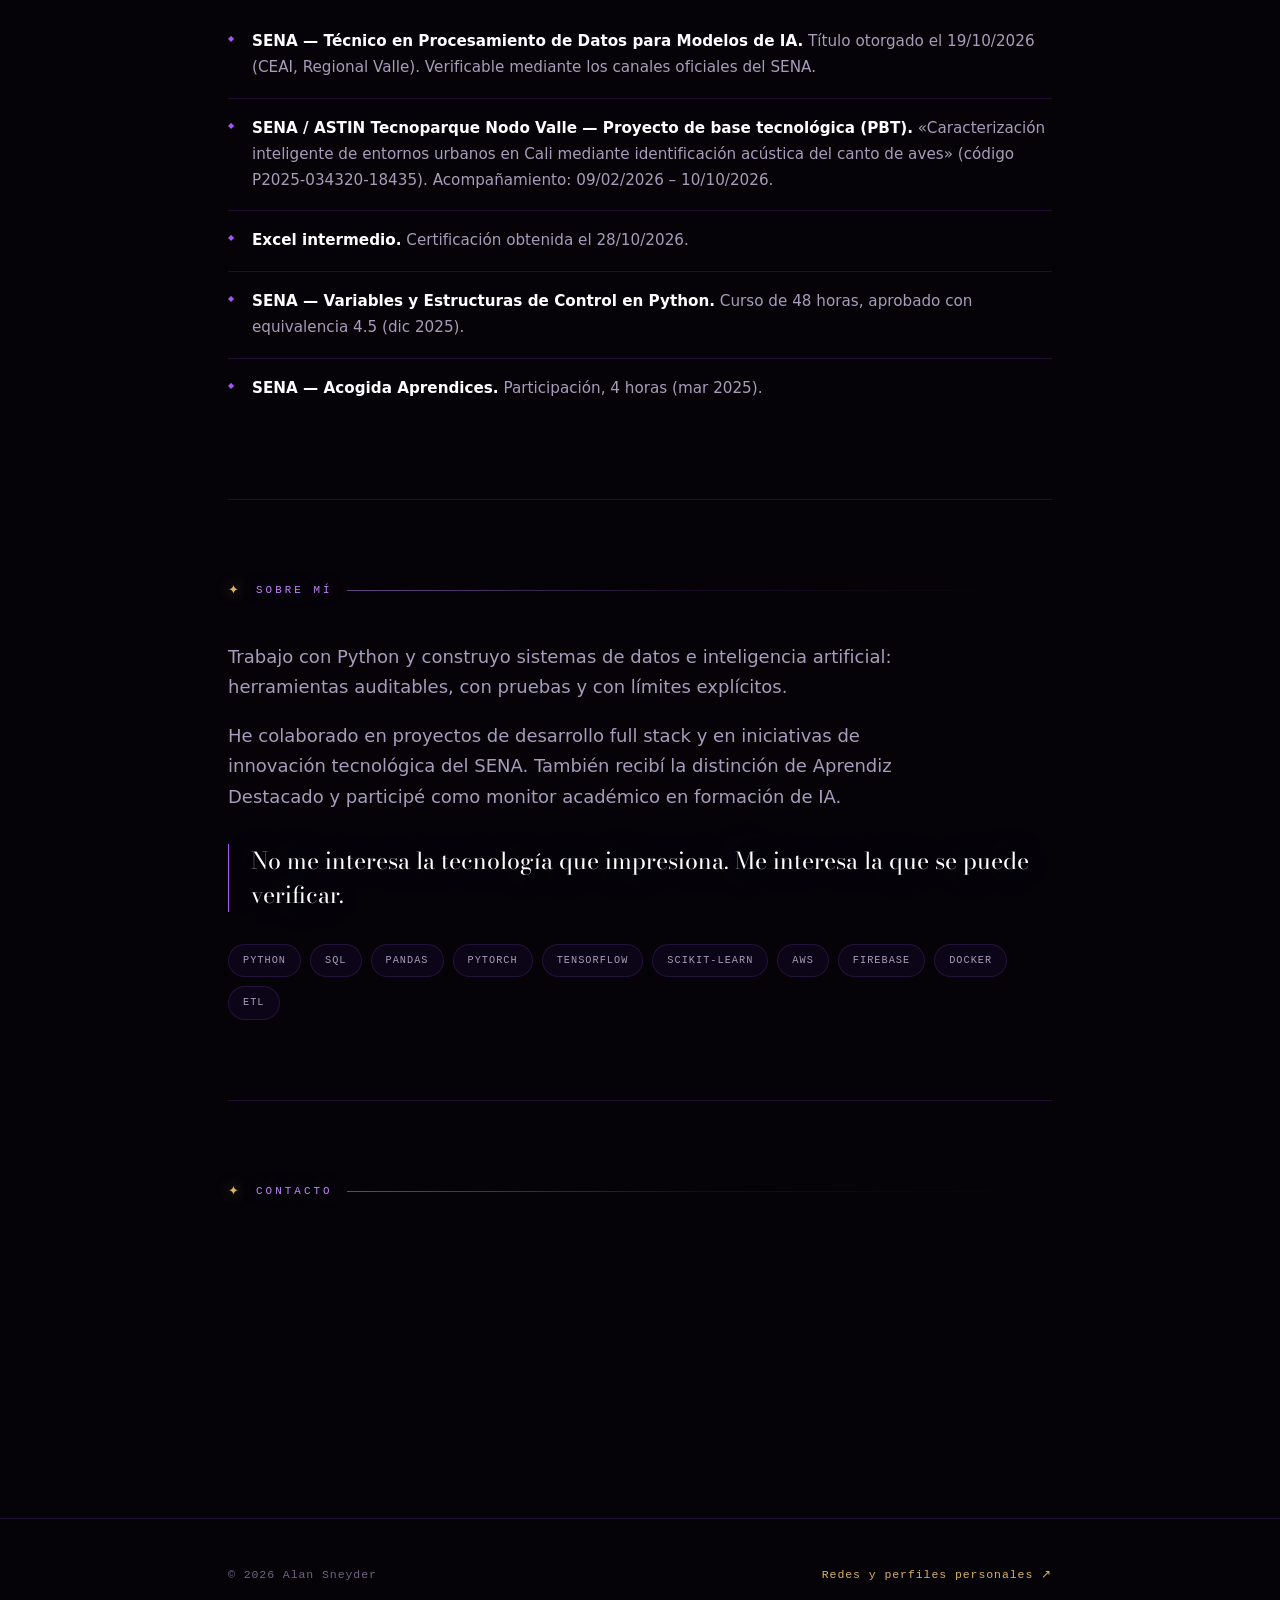
==== commit 744cf1ef: "Improve portfolio copy and remove exposed personal details" ====
--- a/index.html
+++ b/index.html
@@ -3,8 +3,8 @@
 <head>
   <meta charset="UTF-8">
   <meta name="viewport" content="width=device-width, initial-scale=1.0">
-  <title>Alan Caicedo — Portafolio profesional</title>
-  <meta name="description" content="Portafolio profesional de Alan Sneyder Caicedo Díaz: proyectos de datos e inteligencia artificial, código y sistemas en producción.">
+  <title>Alan Sneyder — Portafolio profesional</title>
+  <meta name="description" content="Portafolio de Alan Sneyder: proyectos de datos, inteligencia artificial y desarrollo de software.">
   <meta name="theme-color" content="#050308">
   <meta property="og:title" content="Alan Caicedo — Portafolio profesional">
   <meta property="og:description" content="Sistemas de datos e inteligencia artificial, código abierto y auditoría de trazabilidad. Cali, Colombia.">
@@ -31,13 +31,14 @@
 
   <header class="site">
     <div class="wrap">
-      <a class="brand" href="index.html">Alan Caicedo</a>
+      <a class="brand" href="index.html">Alan Sneyder</a>
       <nav id="nav">
         <a href="#trabajo">Trabajo</a>
         <a href="#experiencia">Experiencia</a>
         <a href="#formacion">Formación</a>
         <a href="#sobre">Sobre mí</a>
         <a href="#contacto">Contacto</a>
+        <a href="links/">Mis enlaces ↗</a>
       </nav>
     </div>
     <div class="progress"><span id="progressBar"></span></div>
@@ -46,9 +47,9 @@
   <main class="wrap">
 
     <section class="hero">
-      <p class="kicker reveal">Alan Sneyder Caicedo Díaz · Cali, Colombia</p>
+      <p class="kicker reveal">Alan Sneyder · Desarrollo de datos e IA</p>
       <h1 class="reveal">Construyo sistemas de datos e IA <span class="grad">que se pueden auditar.</span></h1>
-      <p class="lede reveal">Tengo 17 años. Programo en Python y construyo herramientas reproducibles sobre datos públicos: siniestralidad vial, bioacústica y sistemas de IA en producción. Cada proyecto incluye sus límites y su trazabilidad.</p>
+      <p class="lede reveal">Desarrollo con Python y construyo herramientas reproducibles sobre datos públicos, bioacústica y sistemas de inteligencia artificial. Me importa que cada proyecto sea útil, verificable y honesto sobre sus límites.</p>
       <div class="hero-actions reveal">
         <a class="cta" href="#trabajo">Ver trabajo</a>
         <a class="cta secondary" href="#contacto">Contacto</a>
@@ -147,7 +148,7 @@
     <section id="formacion">
       <h2>Formación y certificaciones</h2>
       <ul class="awards">
-        <li class="reveal"><strong>SENA — Técnico en Procesamiento de Datos para Modelos de IA.</strong> Título otorgado el 19/10/2026 (CEAI, Regional Valle), acta de grado 102987212. Verificable en certificados.sena.edu.co.</li>
+        <li class="reveal"><strong>SENA — Técnico en Procesamiento de Datos para Modelos de IA.</strong> Título otorgado el 19/10/2026 (CEAI, Regional Valle). Verificable mediante los canales oficiales del SENA.</li>
         <li class="reveal"><strong>SENA / ASTIN Tecnoparque Nodo Valle — Proyecto de base tecnológica (PBT).</strong> «Caracterización inteligente de entornos urbanos en Cali mediante identificación acústica del canto de aves» (código P2025-034320-18435). Acompañamiento: 09/02/2026 – 10/10/2026.</li>
         <li class="reveal"><strong>Excel intermedio.</strong> Certificación obtenida el 28/10/2026.</li>
         <li class="reveal"><strong>SENA — Variables y Estructuras de Control en Python.</strong> Curso de 48 horas, aprobado con equivalencia 4.5 (dic 2025).</li>
@@ -157,8 +158,8 @@
 
     <section id="sobre" class="about">
       <h2>Sobre mí</h2>
-      <p class="reveal">Tengo 17 años y vivo en Cali, Colombia. Programo en Python y construyo sistemas de datos e inteligencia artificial: herramientas auditables, con pruebas y con límites explícitos.</p>
-      <p class="reveal">Mi nombre completo es Alan Sneyder Caicedo Díaz. Trabajé en LiDARit (bajo NDA) y en el Tecnoparque Nodo Valle del SENA. En 2025 recibí la distinción de Aprendiz Destacado y fui monitor académico del programa de IA.</p>
+      <p class="reveal">Trabajo con Python y construyo sistemas de datos e inteligencia artificial: herramientas auditables, con pruebas y con límites explícitos.</p>
+      <p class="reveal">He colaborado en proyectos de desarrollo full stack y en iniciativas de innovación tecnológica del SENA. También recibí la distinción de Aprendiz Destacado y participé como monitor académico en formación de IA.</p>
       <p class="reveal quote">No me interesa la tecnología que impresiona. Me interesa la que se puede verificar.</p>
 
       <ul class="skills reveal">
@@ -181,7 +182,6 @@
         <li class="reveal"><span>GitHub</span><a href="https://github.com/snkydzrpy">snkydzrpy</a></li>
         <li class="reveal"><span>LinkedIn</span><a href="https://www.linkedin.com/in/alan-sneyder-caicedo-diaz/">Alan Sneyder Caicedo Díaz</a></li>
         <li class="reveal"><span>Email</span><a href="mailto:alansneydercaicedodiaz@gmail.com">alansneydercaicedodiaz@gmail.com</a></li>
-        <li class="reveal"><span>Teléfono</span><a href="tel:+573332746127">333 274 6127</a></li>
       </ul>
     </section>
 
@@ -189,8 +189,8 @@
 
   <footer class="site">
     <div class="wrap">
-      <span>© 2026 Alan Sneyder Caicedo Díaz</span>
-      <span>Cali, Colombia</span>
+      <span>© 2026 Alan Sneyder</span>
+      <a href="links/">Redes y perfiles personales ↗</a>
     </div>
   </footer>
 
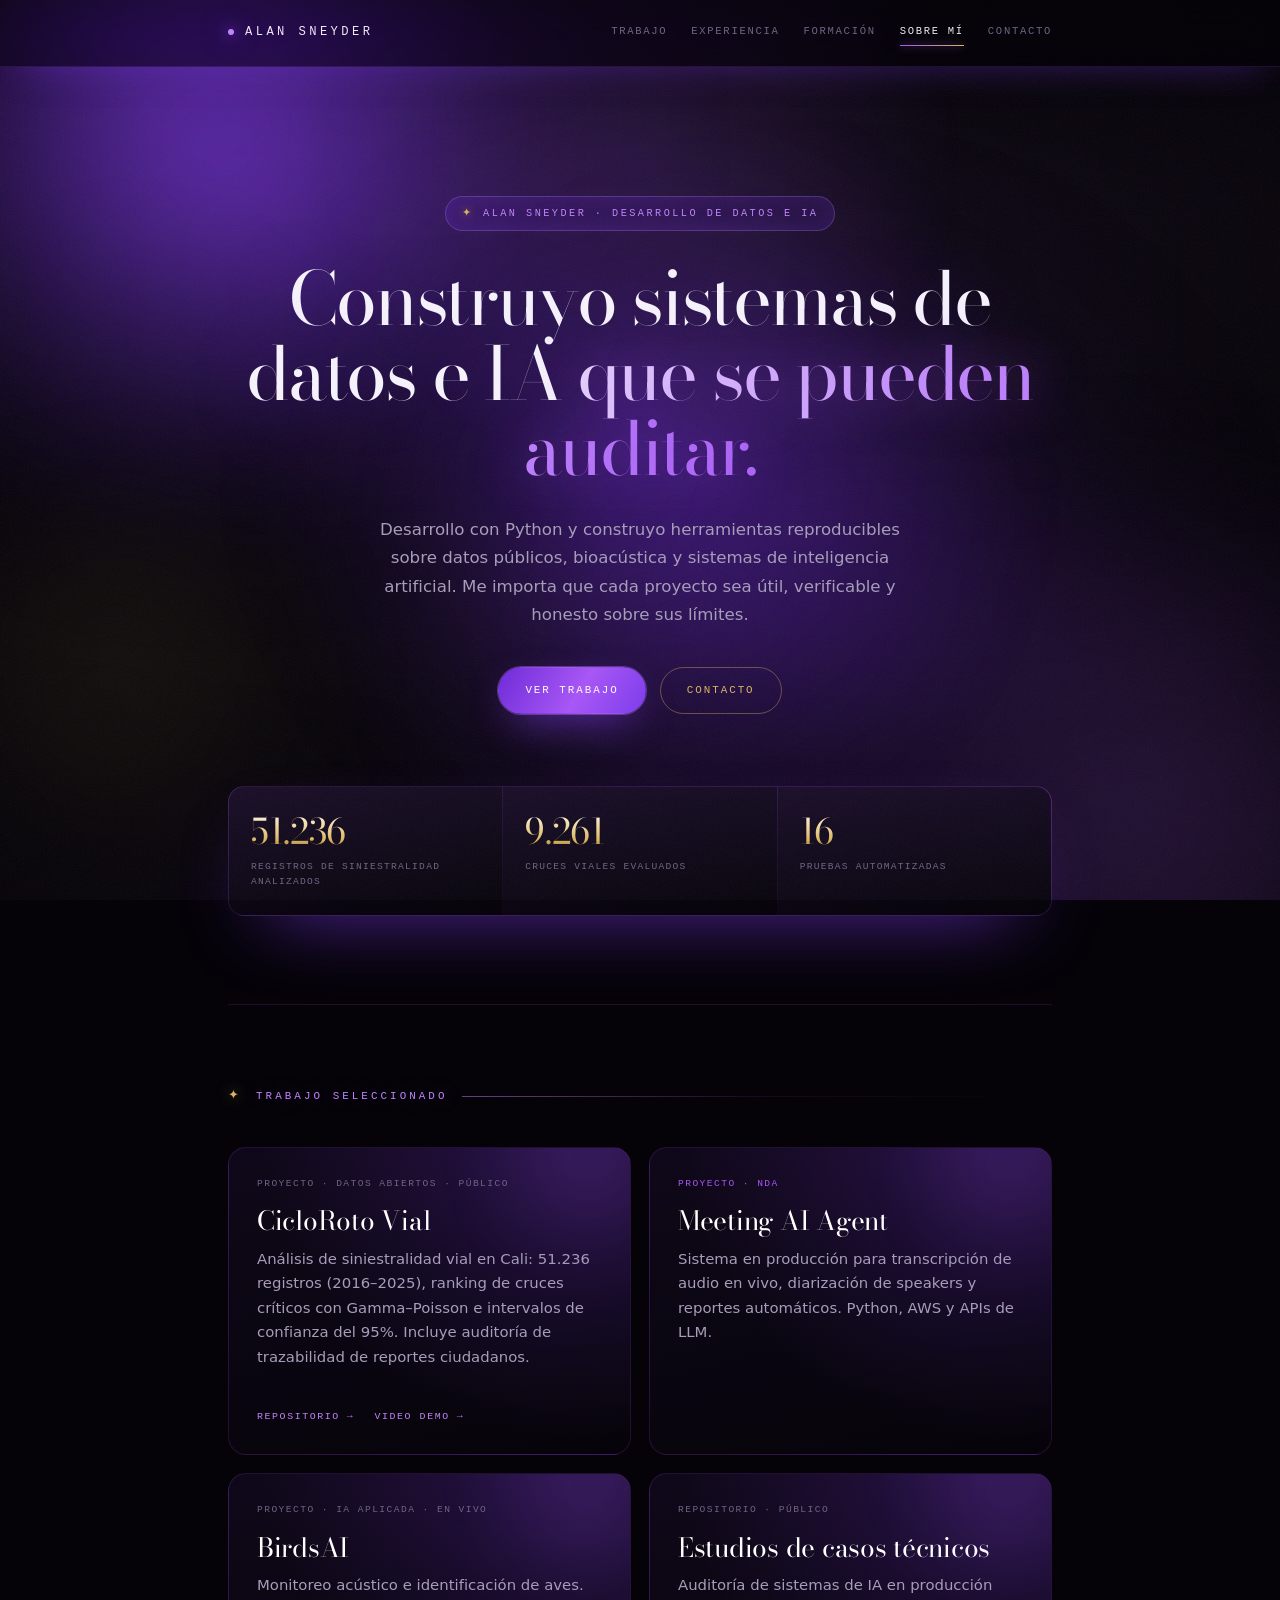
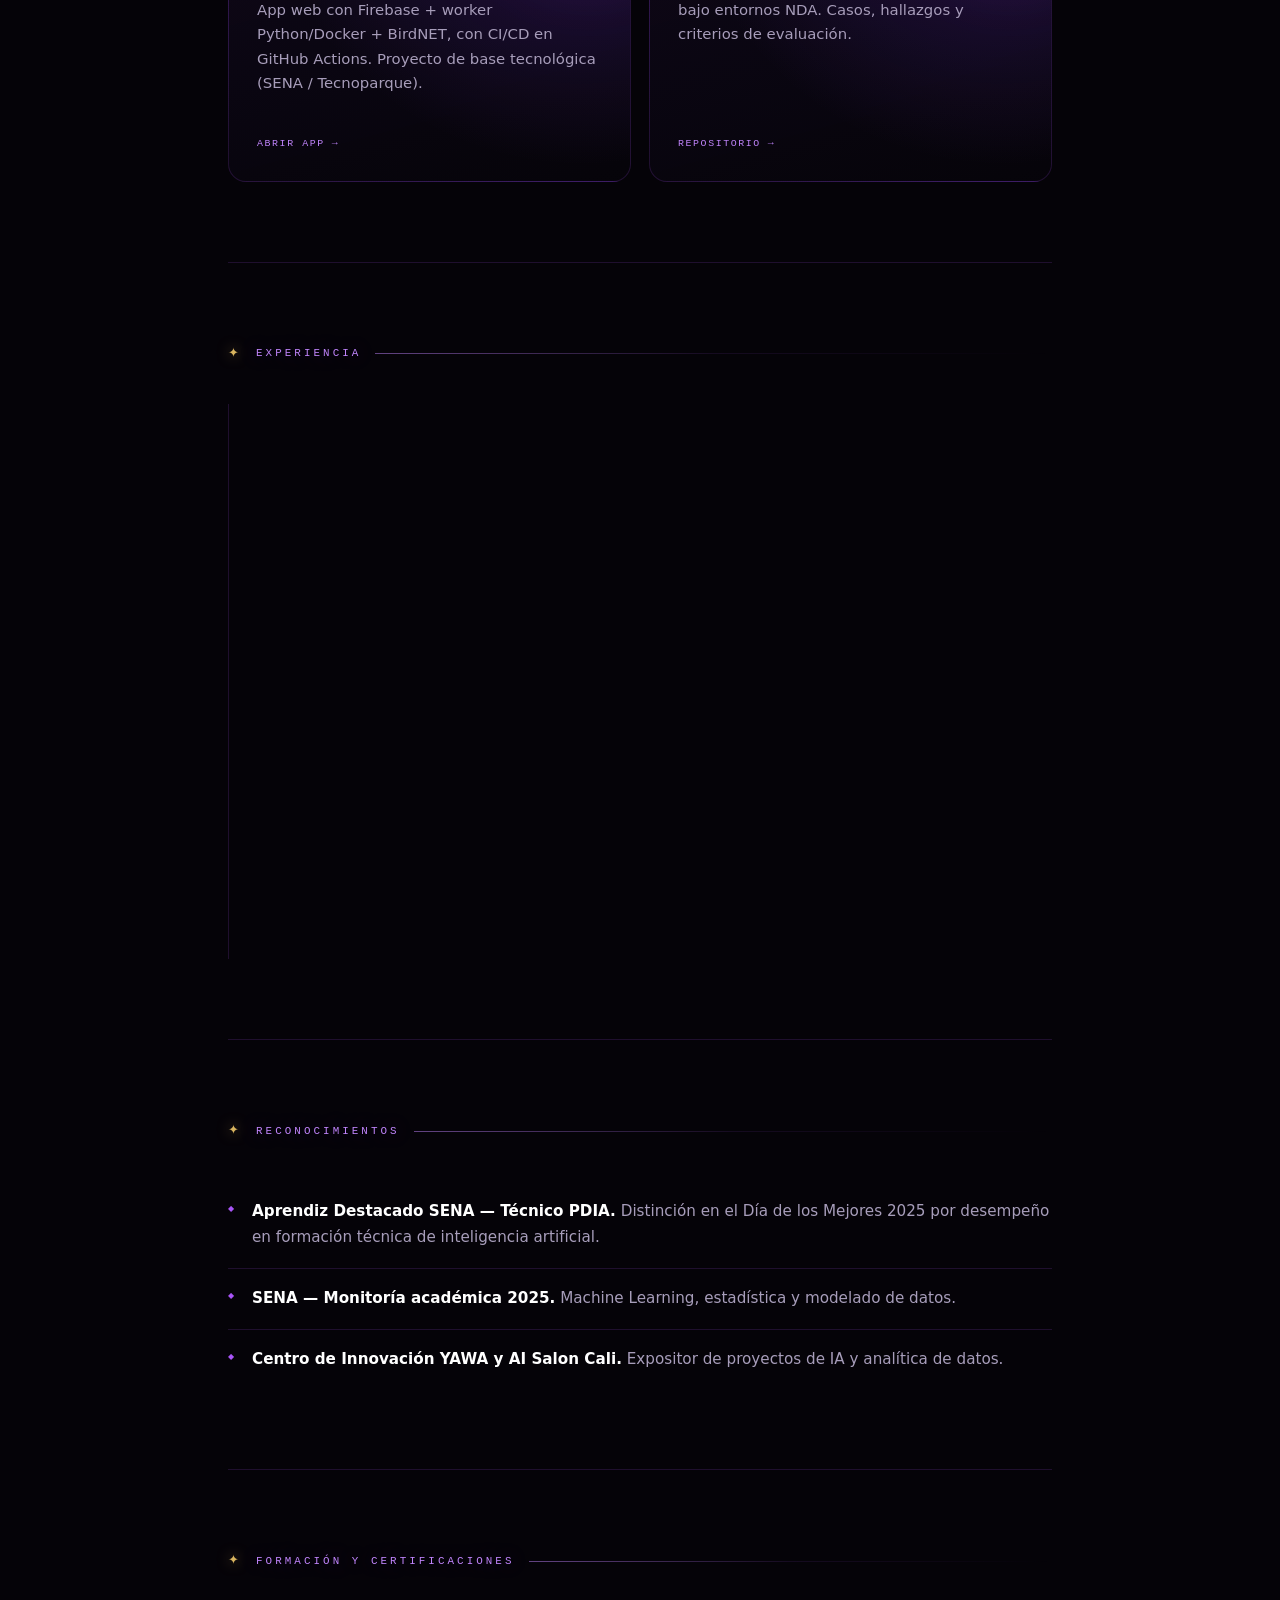
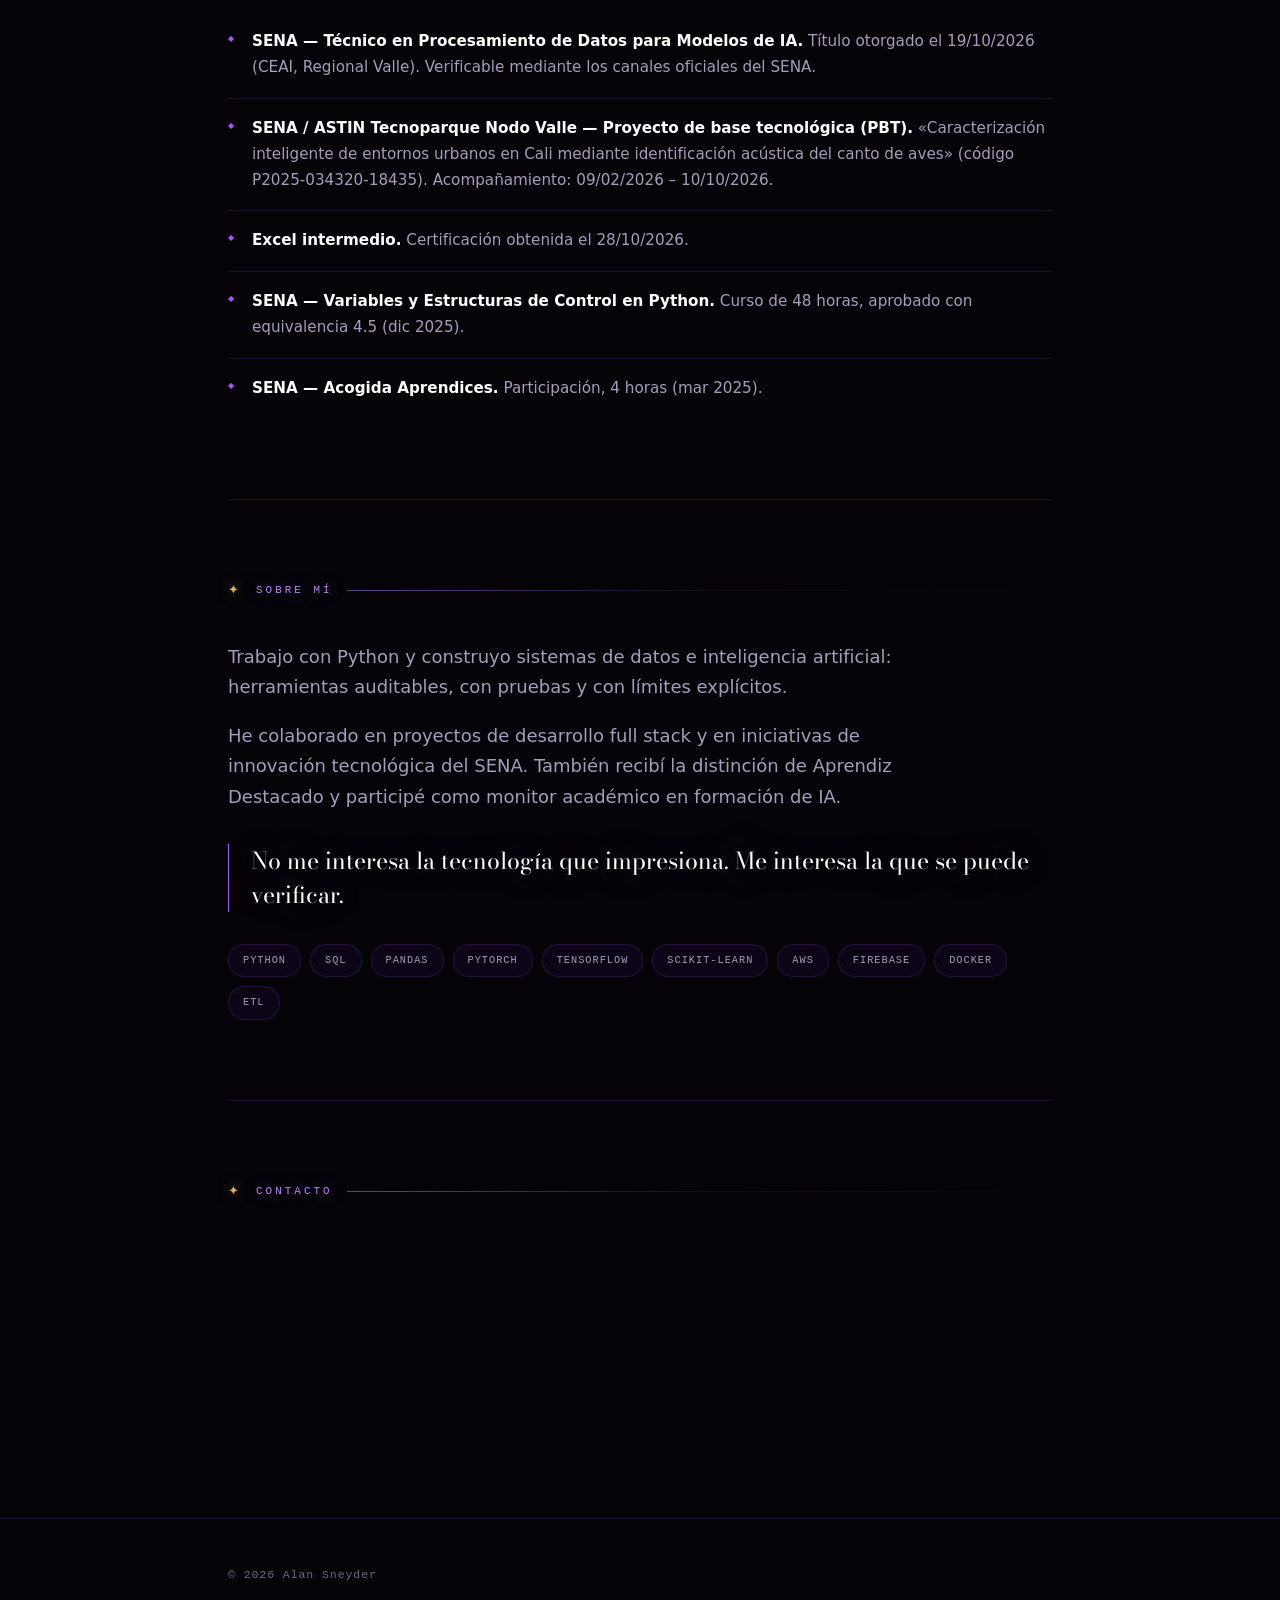
==== commit 02a687b3: "Separate portfolio navigation from personal links" ====
--- a/index.html
+++ b/index.html
@@ -38,7 +38,6 @@
         <a href="#formacion">Formación</a>
         <a href="#sobre">Sobre mí</a>
         <a href="#contacto">Contacto</a>
-        <a href="links/">Mis enlaces ↗</a>
       </nav>
     </div>
     <div class="progress"><span id="progressBar"></span></div>
@@ -190,7 +189,6 @@
   <footer class="site">
     <div class="wrap">
       <span>© 2026 Alan Sneyder</span>
-      <a href="links/">Redes y perfiles personales ↗</a>
     </div>
   </footer>
 
